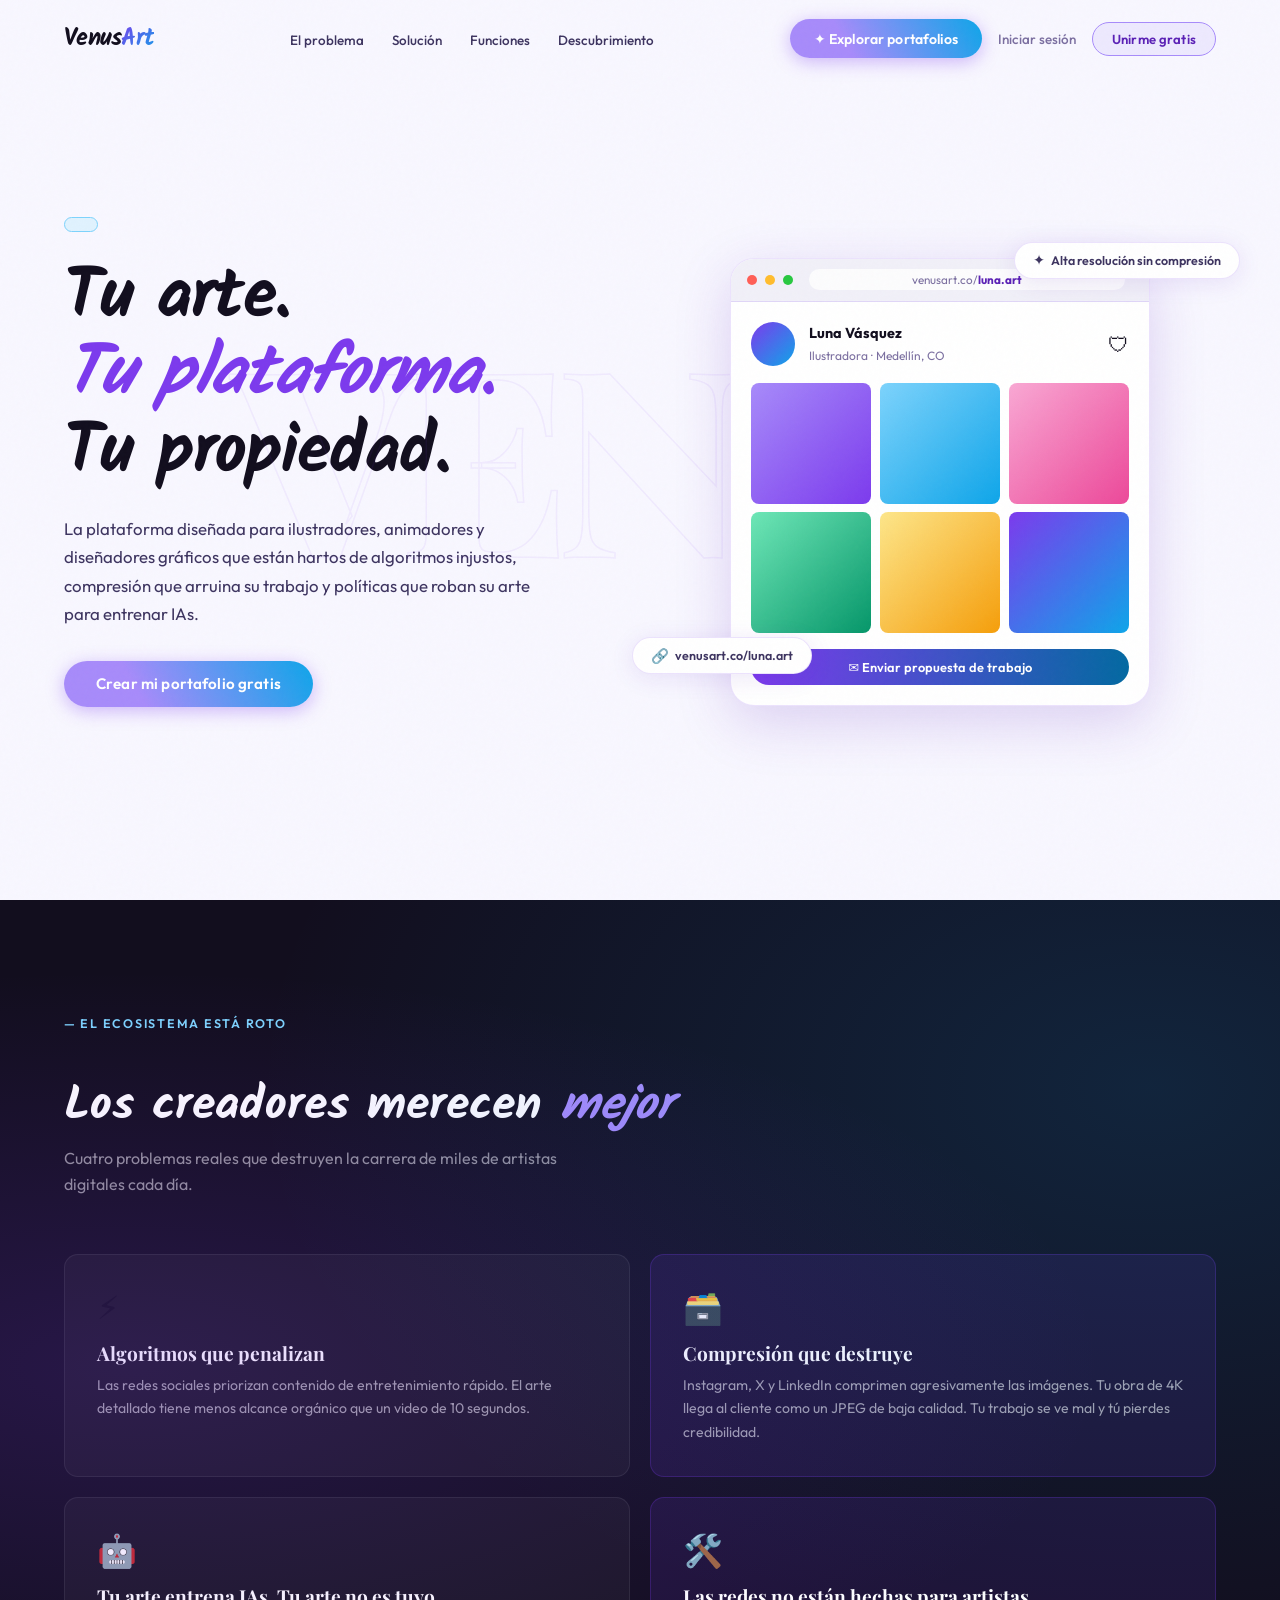
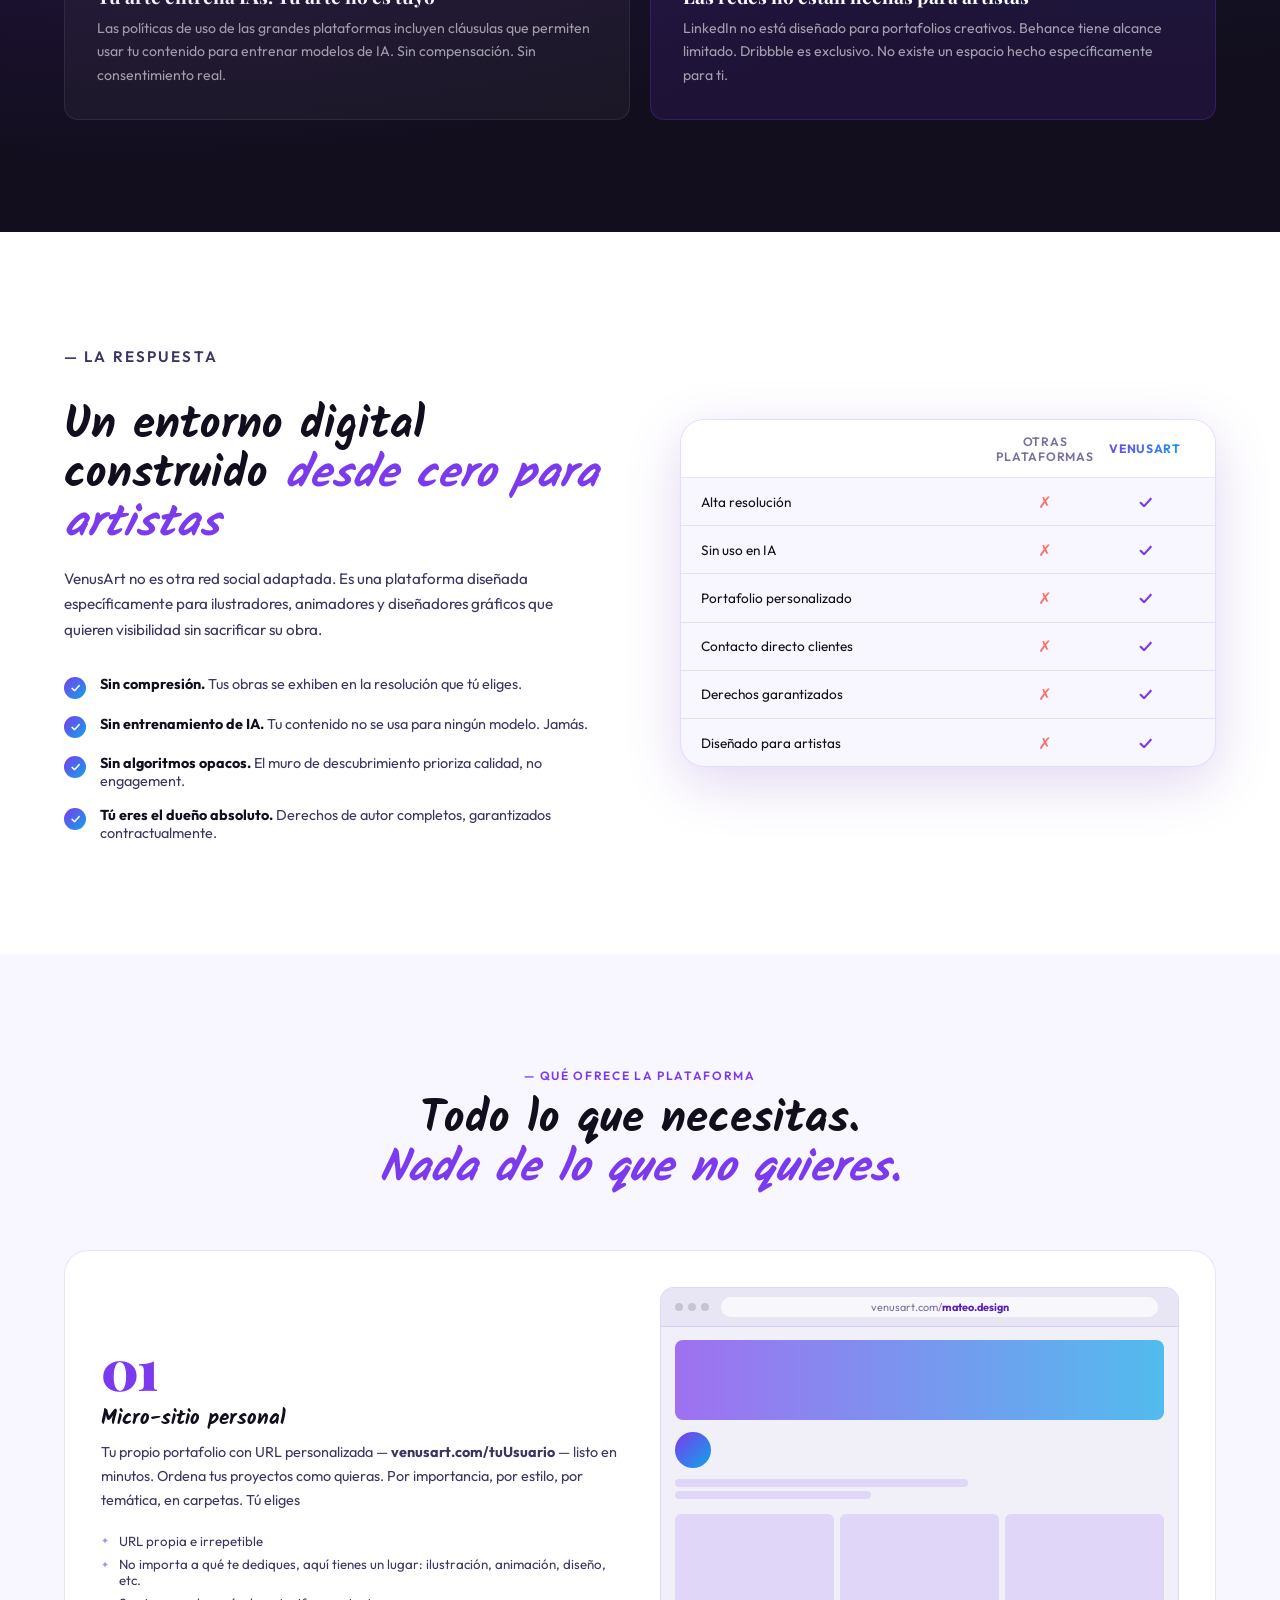
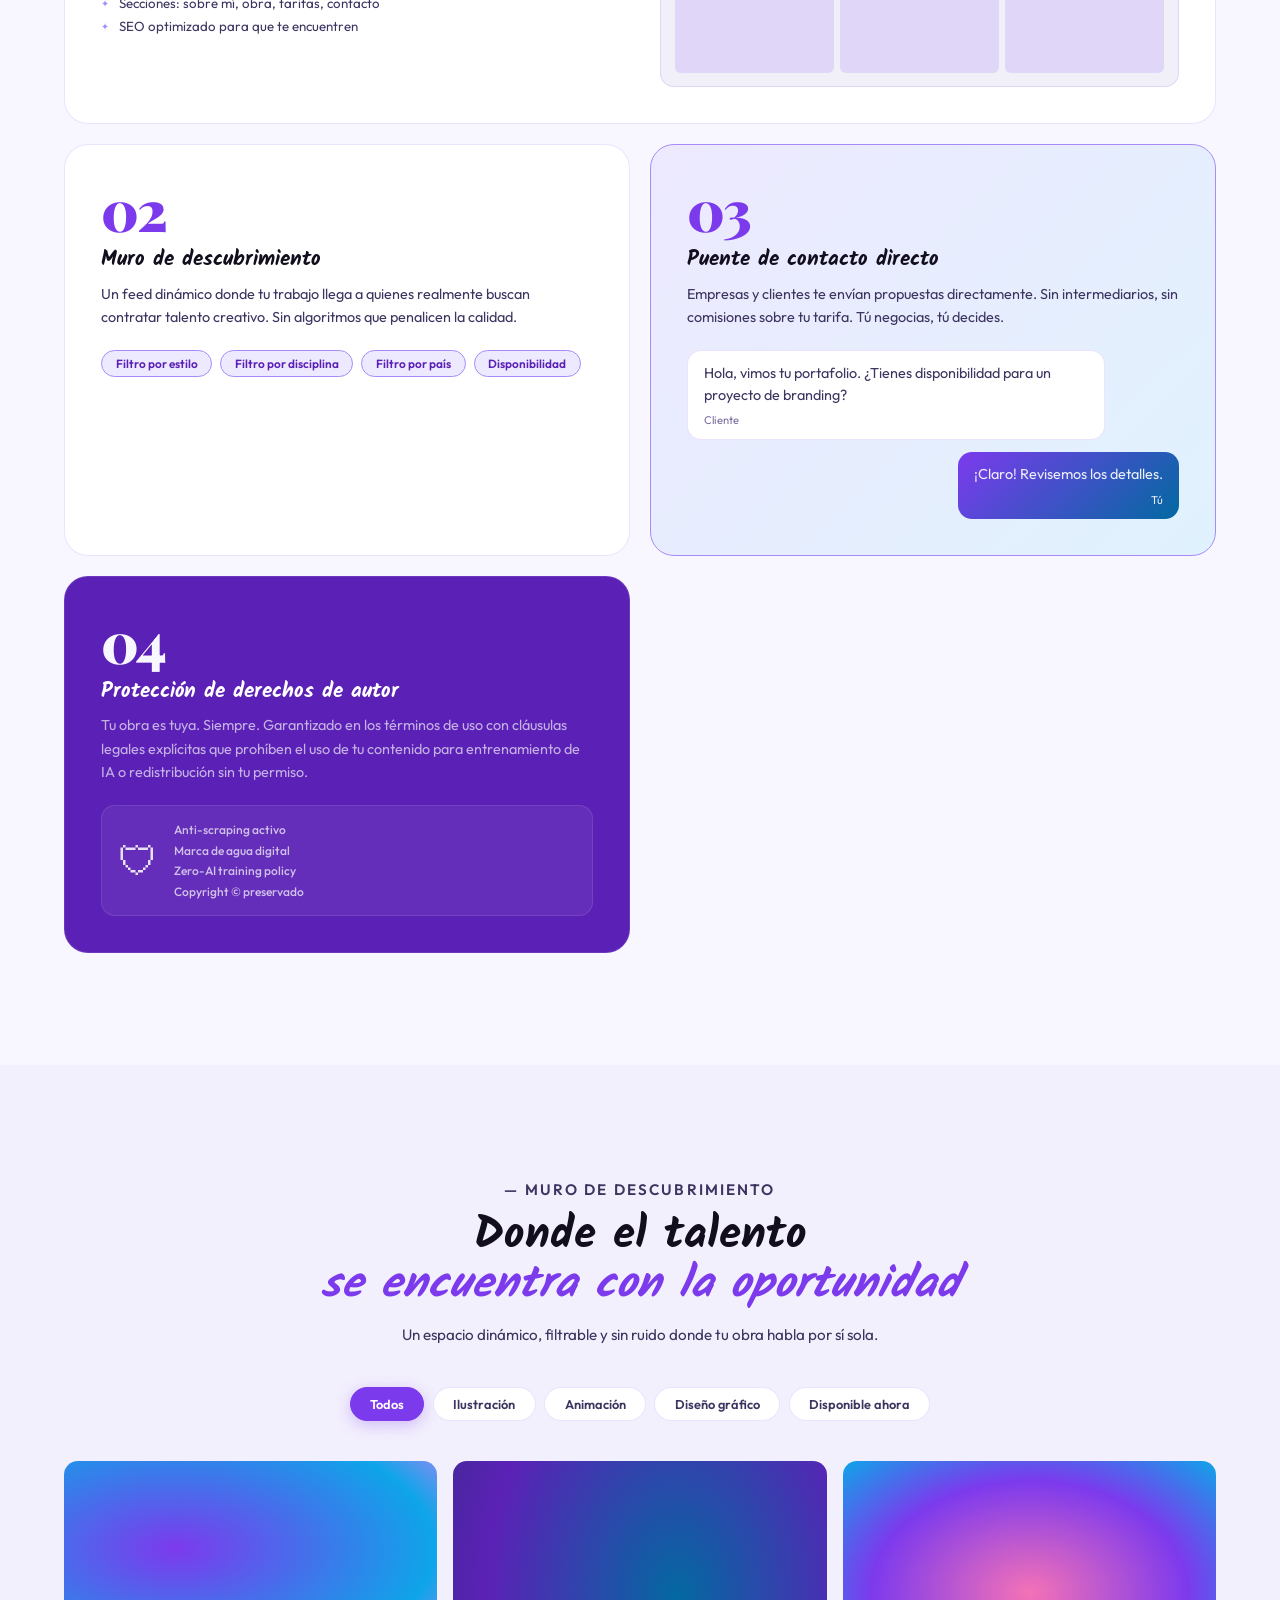
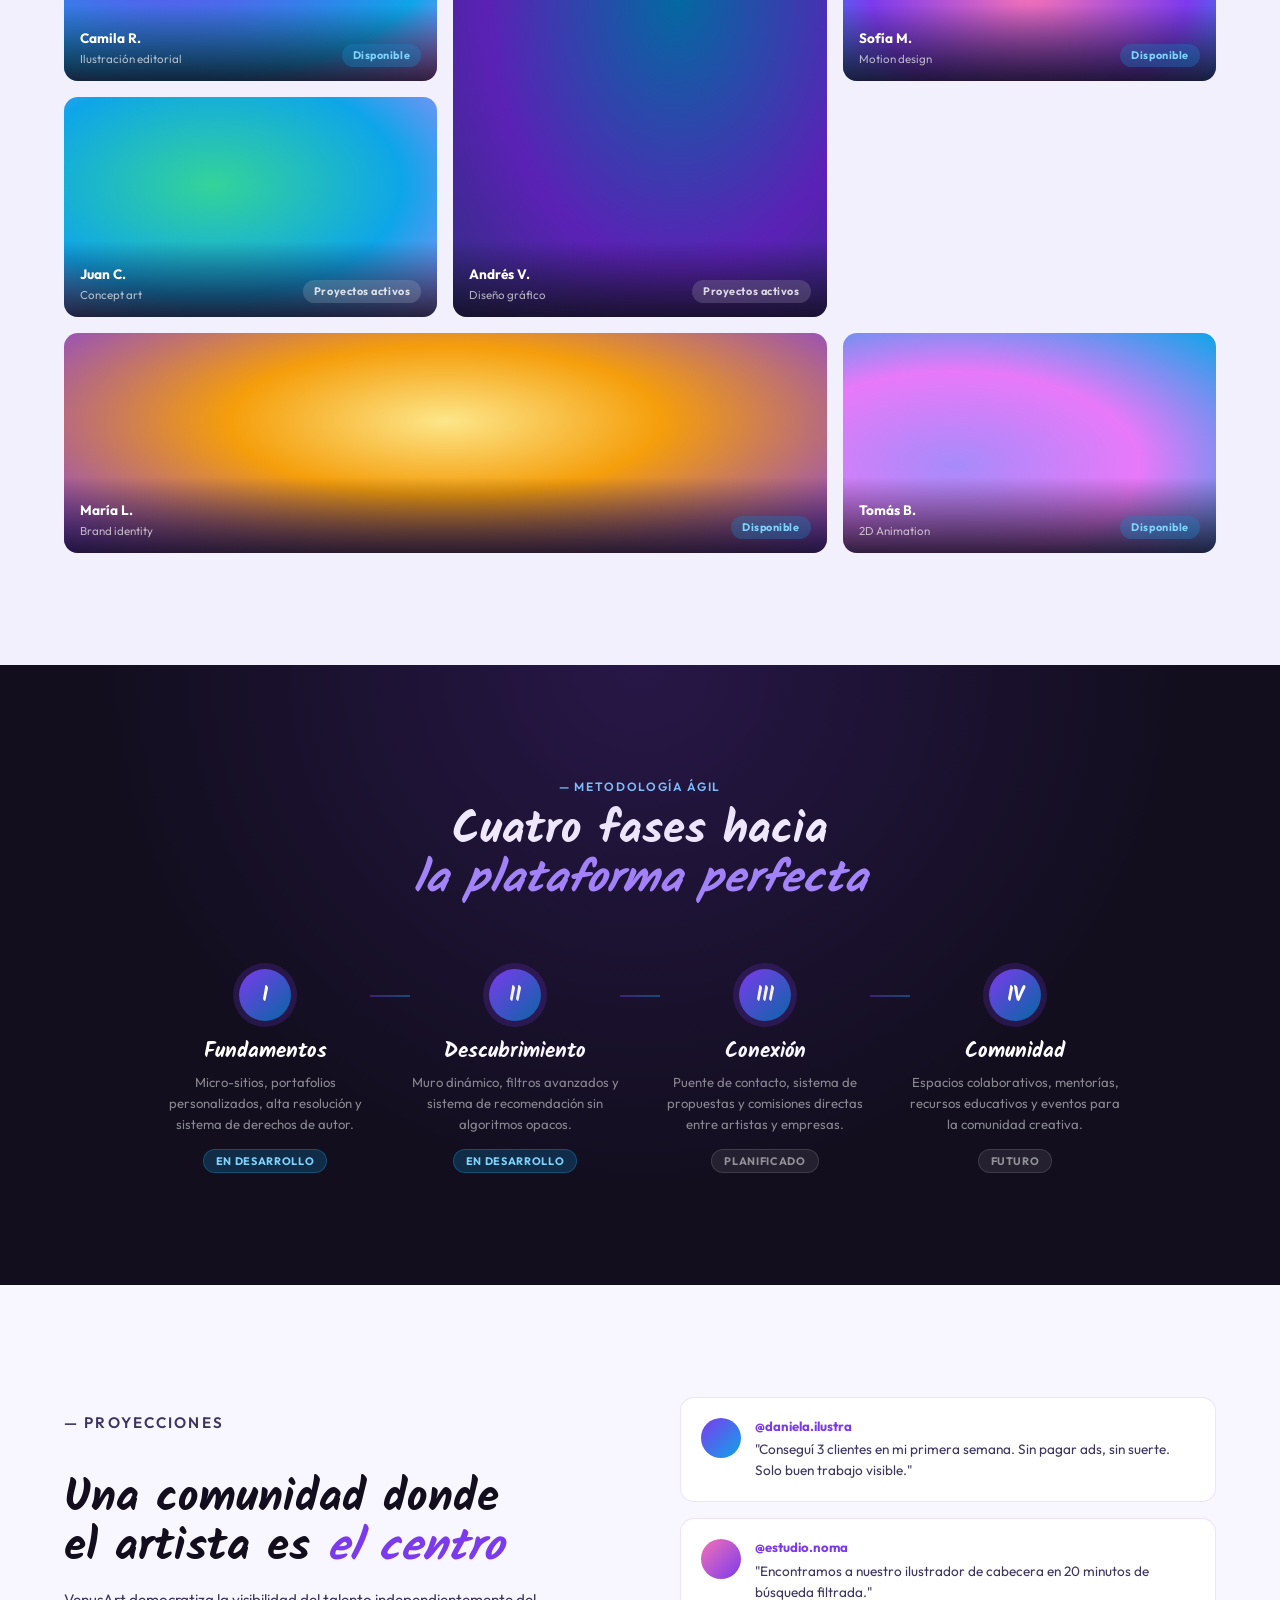
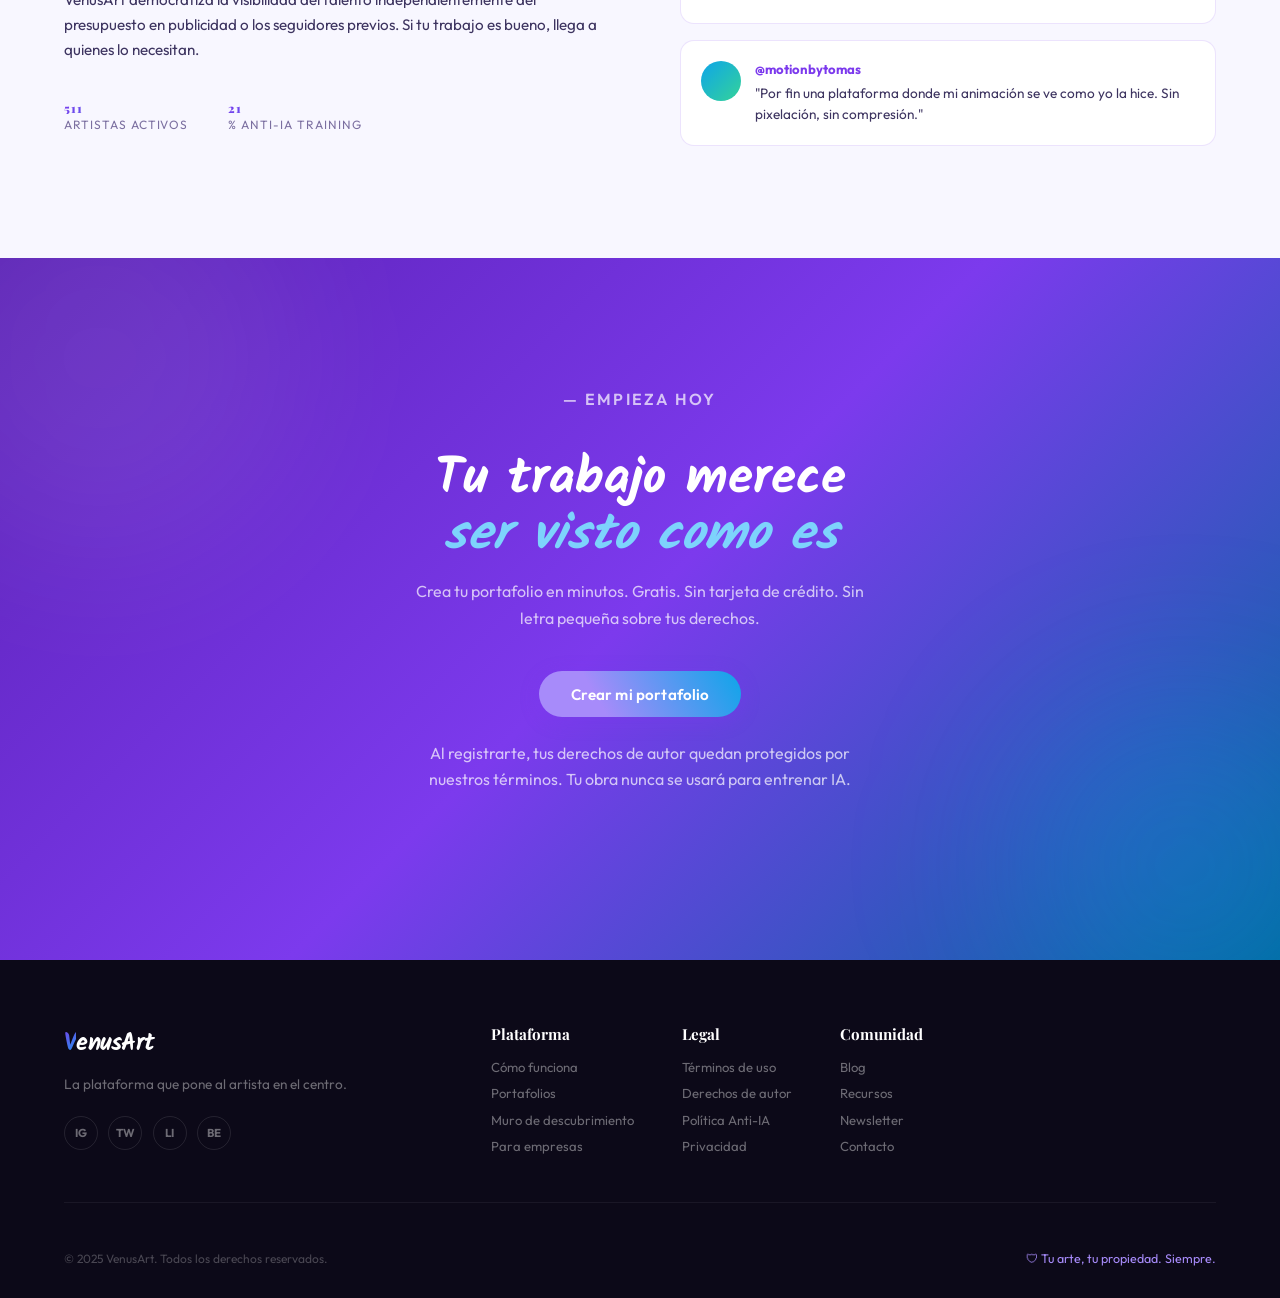
==== explore.html @ 11871339 "Primer commit" ====
<!DOCTYPE html>
<html lang="es">

<head>
    <meta charset="UTF-8" />
    <meta name="viewport" content="width=device-width, initial-scale=1.0" />
    <title>VenusArt — Tu arte. Tu plataforma. Tu propiedad.</title>
    <link rel="stylesheet" href="explore.css" />
    <link rel="preconnect" href="https://fonts.googleapis.com" />
    <link rel="preconnect" href="https://fonts.gstatic.com" crossorigin />
    <link
        href="https://fonts.googleapis.com/css2?family=Playfair+Display:ital,wght@0,400;0,700;0,900;1,400;1,700&family=Outfit:wght@300;400;500;600&display=swap"
        rel="stylesheet" />
    <link
        href="https://fonts.googleapis.com/css2?family=Caveat:wght@400..700&family=Kalam:wght@300;400;700&family=Outfit:wght@300;400;600;800&display=swap"
        rel="stylesheet">
</head>

<body>


    <!-- NOISE OVERLAY -->
    <div class="noise" aria-hidden="true"></div>

    <!-- ══════════ NAV ══════════ -->
    <nav class="nav" id="nav">
        <a href="#" class="nav__logo">
            Venus<span class="logo-v">Art</span>
        </a>

        <ul class="nav__links">
            <li><a href="#problema">El problema</a></li>
            <li><a href="#solucion">Solución</a></li>
            <li><a href="#funciones">Funciones</a></li>
            <li><a href="#muro">Descubrimiento</a></li>
        </ul>

        <div class="nav__actions">
            <a href="index.html" class="btn btn--primary btn--explore-nav">✦ Explorar portafolios</a>
            <a href="#" class="nav__login">Iniciar sesión</a>
            <a href="#" class="btn btn--nav">Unirme gratis</a>
        </div>

        <button class="nav__burger" id="burger" aria-label="Menú">
            <span></span><span></span>
        </button>
    </nav>

    <!-- MOBILE MENU -->
    <div class="mobile-menu" id="mobileMenu">
        <button class="mobile-menu__close" id="menuClose">✕</button>
        <nav>
            <a href="#problema" class="m-link">El problema</a>
            <a href="#solucion" class="m-link">Solución</a>
            <a href="#funciones" class="m-link">Funciones</a>
            <a href="#muro" class="m-link">Descubrimiento</a>
            <a href="#comunidad" class="m-link">Comunidad</a>
        </nav>
        <a href="#" class="btn btn--primary" style="margin-top:2rem">Unirme gratis</a>
        <a href="index.html" class="btn btn--primary btn--explore-nav" style="margin-top:2rem">✦ Explorar portafolios</a>
    </div>

    <!-- ══════════ HERO ══════════ -->
    <section class="hero" id="hero">
        <div class="hero__bg-text" aria-hidden="true">VENUS</div>

        <div class="hero__left">
            <div class="hero__badge reveal">        
            </div>

            <h1 class="hero__title reveal">
                Tu arte.<br />
                <em>Tu plataforma.</em><br />
                Tu propiedad.
            </h1>

            <p class="hero__desc reveal">
                La plataforma diseñada para ilustradores, animadores y diseñadores gráficos que están hartos de
                algoritmos injustos, compresión que arruina su trabajo y políticas que roban su arte para entrenar IAs.
            </p>

            <div class="hero__ctas reveal">
                <a href="#" class="btn btn--primary btn--lg">Crear mi portafolio gratis</a>
                
            </div>

            <div class="hero__proof reveal">
                
            </div>
        </div>

        <div class="hero__right reveal-scale">
            <!-- Mockup portafolio -->
            <div class="portfolio-mockup">
                <div class="pm__bar">
                    <span class="pm__dot pm__dot--r"></span>
                    <span class="pm__dot pm__dot--y"></span>
                    <span class="pm__dot pm__dot--g"></span>
                    <div class="pm__url">venusart.co/<strong>luna.art</strong></div>
                </div>
                <div class="pm__body">
                    <div class="pm__profile">
                        <div class="pm__avatar"></div>
                        <div class="pm__info">
                            <strong>Luna Vásquez</strong>
                            <span>Ilustradora · Medellín, CO</span>
                        </div>
                        <div class="pm__shield" title="Derechos protegidos">🛡</div>
                    </div>
                    <div class="pm__grid">
                        <div class="pm__work pm__work--1"></div>
                        <div class="pm__work pm__work--2"></div>
                        <div class="pm__work pm__work--3"></div>
                        <div class="pm__work pm__work--4"></div>
                        <div class="pm__work pm__work--5"></div>
                        <div class="pm__work pm__work--6"></div>
                    </div>
                    <a href="#" class="pm__contact">✉ Enviar propuesta de trabajo</a>
                </div>
            </div>

            <!-- Tag flotante -->
            <div class="float-tag float-tag--hd">
                <span class="ft-icon">✦</span> Alta resolución sin compresión
            </div>
            <div class="float-tag float-tag--link">
                <span class="ft-icon">🔗</span> venusart.co/luna.art
            </div>
        </div>
    </section>

    <!-- ══════════ PROBLEMA ══════════ -->
    <section class="problem" id="problema">
        <div class="problem__label">
            <span>— El ecosistema está roto</span>
        </div>

        <div class="problem__header">
            <h2 class="reveal">Los creadores merecen <em>mejor</em></h2>
            <p class="reveal">Cuatro problemas reales que destruyen la carrera de miles de artistas digitales cada día.
            </p>
        </div>

        <div class="problem__grid">
            <div class="pcard reveal">
                <div class="pcard__icon">⚡</div>
                <h3>Algoritmos que penalizan</h3>
                <p>Las redes sociales priorizan contenido de entretenimiento rápido. El arte detallado tiene menos
                    alcance orgánico que un video de 10 segundos.</p>
            </div>
            <div class="pcard pcard--accent reveal">
                <div class="pcard__icon">🗃️</div>
                <h3>Compresión que destruye</h3>
                <p>Instagram, X y LinkedIn comprimen agresivamente las imágenes. Tu obra de 4K llega al cliente como un
                    JPEG de baja calidad. Tu trabajo se ve mal y tú pierdes credibilidad.</p>
            </div>
            <div class="pcard reveal">
                <div class="pcard__icon">🤖</div>
                <h3>Tu arte entrena IAs. Tu arte no es tuyo</h3>
                <p>Las políticas de uso de las grandes plataformas incluyen cláusulas que permiten usar tu contenido
                    para entrenar modelos de IA. Sin compensación. Sin consentimiento real.</p>
            </div>
            <div class="pcard pcard--accent reveal">
                <div class="pcard__icon">🛠️</div>
                <h3>Las redes no están hechas para artistas
                </h3>
                <p>LinkedIn no está diseñado para portafolios creativos. Behance tiene alcance limitado. Dribbble es
                    exclusivo. No existe un espacio hecho específicamente para ti.</p>
            </div>
        </div>
    </section>

    <!-- ══════════ SOLUCIÓN ══════════ -->
    <section class="solution" id="solucion">
        <div class="solution__inner">
            <div class="solution__text">
                <p class="section-tag reveal">— La respuesta</p>
                <h2 class="reveal">Un entorno digital construido <em>desde cero para artistas</em></h2>
                <p class="reveal">VenusArt no es otra red social adaptada. Es una plataforma diseñada específicamente
                    para ilustradores, animadores y diseñadores gráficos que quieren visibilidad sin sacrificar su obra.
                </p>

                <ul class="solution__list reveal">
                    <li>
                        <span class="sl-check">✓</span>
                        <div>
                            <strong>Sin compresión.</strong> Tus obras se exhiben en la resolución que tú eliges.
                        </div>
                    </li>
                    <li>
                        <span class="sl-check">✓</span>
                        <div>
                            <strong>Sin entrenamiento de IA.</strong> Tu contenido no se usa para ningún modelo. Jamás.
                        </div>
                    </li>
                    <li>
                        <span class="sl-check">✓</span>
                        <div>
                            <strong>Sin algoritmos opacos.</strong> El muro de descubrimiento prioriza calidad, no
                            engagement.
                        </div>
                    </li>
                    <li>
                        <span class="sl-check">✓</span>
                        <div>
                            <strong>Tú eres el dueño absoluto.</strong> Derechos de autor completos, garantizados
                            contractualmente.
                        </div>
                    </li>
                </ul>
            </div>

            <div class="solution__visual reveal-scale">
                <div class="vs-card">
                    <div class="vs-row vs-row--head">
                        <span></span>
                        <span class="vs-col vs-col--bad">Otras plataformas</span>
                        <span class="vs-col vs-col--good">VenusArt</span>
                    </div>
                    <div class="vs-row">
                        <span>Alta resolución</span>
                        <span class="vs-col"><i class="x">✗</i></span>
                        <span class="vs-col"><i class="chk">✓</i></span>
                    </div>
                    <div class="vs-row">
                        <span>Sin uso en IA</span>
                        <span class="vs-col"><i class="x">✗</i></span>
                        <span class="vs-col"><i class="chk">✓</i></span>
                    </div>
                    <div class="vs-row">
                        <span>Portafolio personalizado</span>
                        <span class="vs-col"><i class="x">✗</i></span>
                        <span class="vs-col"><i class="chk">✓</i></span>
                    </div>
                    <div class="vs-row">
                        <span>Contacto directo clientes</span>
                        <span class="vs-col"><i class="x">✗</i></span>
                        <span class="vs-col"><i class="chk">✓</i></span>
                    </div>
                    <div class="vs-row">
                        <span>Derechos garantizados</span>
                        <span class="vs-col"><i class="x">✗</i></span>
                        <span class="vs-col"><i class="chk">✓</i></span>
                    </div>
                    <div class="vs-row">
                        <span>Diseñado para artistas</span>
                        <span class="vs-col"><i class="x">✗</i></span>
                        <span class="vs-col"><i class="chk">✓</i></span>
                    </div>
                </div>
            </div>
        </div>
    </section>

    <!-- ══════════ FUNCIONES ══════════ -->
    <section class="features" id="funciones">
        <div class="features__header">
            <p class="section-tag reveal">— Qué ofrece la plataforma</p>
            <h2 class="reveal">Todo lo que necesitas.<br /><em>Nada de lo que no quieres.</em></h2>
        </div>

        <div class="features__grid">

            <!-- F1: Micrositio -->
            <div class="fcard fcard--full reveal">
                <div class="fcard__content">
                    <div class="fcard__num">01</div>
                    <h3>Micro-sitio personal</h3>
                    <p>Tu propio portafolio con URL personalizada — <strong>venusart.com/tuUsuario</strong> — listo en
                        minutos. Ordena tus proyectos como quieras. Por importancia, por estilo, por temática, en carpetas. Tú eliges</p>
                    <ul>
                        <li>URL propia e irrepetible</li>
                        <li>No importa a qué te dediques, aquí tienes un lugar: ilustración, animación, diseño, etc.</li>
                        <li>Secciones: sobre mí, obra, tarifas, contacto</li>
                        <li>SEO optimizado para que te encuentren</li>
                    </ul>
                </div>
                <div class="fcard__visual fcard__visual--site">
                    <div class="mini-browser">
                        <div class="mb__bar">
                            <div class="mb__dots"><span></span><span></span><span></span></div>
                            <div class="mb__addr">venusart.com/<strong>mateo.design</strong></div>
                        </div>
                        <div class="mb__screen">
                            <div class="mb__hero-strip"></div>
                            <div class="mb__content">
                                <div class="mb__avatar"></div>
                                <div class="mb__lines">
                                    <span style="width:60%"></span>
                                    <span style="width:40%"></span>
                                </div>
                                <div class="mb__works">
                                    <div></div>
                                    <div></div>
                                    <div></div>
                                </div>
                            </div>
                        </div>
                    </div>
                </div>
            </div>

            <!-- F2: Muro -->
            <div class="fcard reveal">
                <div class="fcard__num">02</div>
                <h3>Muro de descubrimiento</h3>
                <p>Un feed dinámico donde tu trabajo llega a quienes realmente buscan contratar talento creativo. Sin
                    algoritmos que penalicen la calidad.</p>
                <div class="fcard__pill-list">
                    <span>Filtro por estilo</span>
                    <span>Filtro por disciplina</span>
                    <span>Filtro por país</span>
                    <span>Disponibilidad</span>
                </div>
            </div>

            <!-- F3: Contacto -->
            <div class="fcard fcard--purple reveal">
                <div class="fcard__num">03</div>
                <h3>Puente de contacto directo</h3>
                <p>Empresas y clientes te envían propuestas directamente. Sin intermediarios, sin comisiones sobre tu
                    tarifa. Tú negocias, tú decides.</p>
                <div class="contact-demo">
                    <div class="cd__msg cd__msg--in">
                        <p>Hola, vimos tu portafolio. ¿Tienes disponibilidad para un proyecto de branding?</p>
                        <span>Cliente</span>
                    </div>
                    <div class="cd__msg cd__msg--out">
                        <p>¡Claro! Revisemos los detalles.</p>
                        <span>Tú</span>
                    </div>
                </div>
            </div>

            <!-- F4: Derechos -->
            <div class="fcard fcard--dark reveal">
                <div class="fcard__num">04</div>
                <h3 class="fcard__title">Protección de derechos de autor</h3>
                <p>Tu obra es tuya. Siempre. Garantizado en los términos de uso con cláusulas legales explícitas que
                    prohíben el uso de tu contenido para entrenamiento de IA o redistribución sin tu permiso.</p>
                <div class="shield-visual">
                    <div class="shield-icon">🛡</div>
                    <div class="shield-lines">
                        <span>Anti-scraping activo</span>
                        <span>Marca de agua digital</span>
                        <span>Zero-AI training policy</span>
                        <span>Copyright © preservado</span>
                    </div>
                </div>
            </div>

        </div>
    </section>

    <!-- ══════════ MURO DESCUBRIMIENTO ══════════ -->
    <section class="discovery" id="muro">
        <div class="discovery__header">
            <p class="section-tag reveal">— Muro de descubrimiento</p>
            <h2 class="reveal">Donde el talento<br /><em>se encuentra con la oportunidad</em></h2>
            <p class="reveal">Un espacio dinámico, filtrable y sin ruido donde tu obra habla por sí sola.</p>
        </div>

        <div class="discovery__filters reveal">
            <button class="df-btn active" data-df="all">Todos</button>
            <button class="df-btn" data-df="ilustracion">Ilustración</button>
            <button class="df-btn" data-df="animacion">Animación</button>
            <button class="df-btn" data-df="diseno">Diseño gráfico</button>
            <button class="df-btn" data-df="disponible">Disponible ahora</button>
        </div>

        <div class="discovery__wall" id="discoveryWall">
            <div class="dw-card" data-df="ilustracion">
                <div class="dw-card__img dw-img--1"></div>
                <div class="dw-card__footer">
                    <div class="dw-card__info">
                        <strong>Camila R.</strong>
                        <span>Ilustración editorial</span>
                    </div>
                    <span class="dw-badge dw-badge--open">Disponible</span>
                </div>
            </div>
            <div class="dw-card dw-card--tall" data-df="diseno">
                <div class="dw-card__img dw-img--2"></div>
                <div class="dw-card__footer">
                    <div class="dw-card__info">
                        <strong>Andrés V.</strong>
                        <span>Diseño gráfico</span>
                    </div>
                    <span class="dw-badge">Proyectos activos</span>
                </div>
            </div>
            <div class="dw-card" data-df="animacion">
                <div class="dw-card__img dw-img--3"></div>
                <div class="dw-card__footer">
                    <div class="dw-card__info">
                        <strong>Sofía M.</strong>
                        <span>Motion design</span>
                    </div>
                    <span class="dw-badge dw-badge--open">Disponible</span>
                </div>
            </div>
            <div class="dw-card" data-df="ilustracion">
                <div class="dw-card__img dw-img--4"></div>
                <div class="dw-card__footer">
                    <div class="dw-card__info">
                        <strong>Juan C.</strong>
                        <span>Concept art</span>
                    </div>
                    <span class="dw-badge">Proyectos activos</span>
                </div>
            </div>
            <div class="dw-card dw-card--wide" data-df="diseno">
                <div class="dw-card__img dw-img--5"></div>
                <div class="dw-card__footer">
                    <div class="dw-card__info">
                        <strong>María L.</strong>
                        <span>Brand identity</span>
                    </div>
                    <span class="dw-badge dw-badge--open">Disponible</span>
                </div>
            </div>
            <div class="dw-card" data-df="animacion">
                <div class="dw-card__img dw-img--6"></div>
                <div class="dw-card__footer">
                    <div class="dw-card__info">
                        <strong>Tomás B.</strong>
                        <span>2D Animation</span>
                    </div>
                    <span class="dw-badge dw-badge--open">Disponible</span>
                </div>
            </div>
        </div>
    </section>

    <!-- ══════════ ROADMAP ══════════ -->
    <section class="roadmap" id="fases">
        <div class="roadmap__header">
            <p class="section-tag reveal">— Metodología ágil</p>
            <h2 class="reveal">Cuatro fases hacia<br /><em>la plataforma perfecta</em></h2>
        </div>
        <div class="roadmap__track">
            <div class="rm-phase reveal">
                <div class="rm-phase__num">I</div>
                <div class="rm-phase__body">
                    <h4>Fundamentos</h4>
                    <p>Micro-sitios, portafolios personalizados, alta resolución y sistema de derechos de autor.</p>
                    <span class="rm-tag rm-tag--done">En desarrollo</span>
                </div>
            </div>
            <div class="rm-connector" aria-hidden="true"></div>
            <div class="rm-phase reveal">
                <div class="rm-phase__num">II</div>
                <div class="rm-phase__body">
                    <h4>Descubrimiento</h4>
                    <p>Muro dinámico, filtros avanzados y sistema de recomendación sin algoritmos opacos.</p>
                    <span class="rm-tag rm-tag--done">En desarrollo</span>
                </div>
            </div>
            <div class="rm-connector" aria-hidden="true"></div>
            <div class="rm-phase reveal">
                <div class="rm-phase__num">III</div>
                <div class="rm-phase__body">
                    <h4>Conexión</h4>
                    <p>Puente de contacto, sistema de propuestas y comisiones directas entre artistas y empresas.</p>
                    <span class="rm-tag">Planificado</span>
                </div>
            </div>
            <div class="rm-connector" aria-hidden="true"></div>
            <div class="rm-phase reveal">
                <div class="rm-phase__num">IV</div>
                <div class="rm-phase__body">
                    <h4>Comunidad</h4>
                    <p>Espacios colaborativos, mentorías, recursos educativos y eventos para la comunidad creativa.</p>
                    <span class="rm-tag">Futuro</span>
                </div>
            </div>
        </div>
    </section>

    <!-- ══════════ COMUNIDAD ══════════ -->
    <section class="community" id="comunidad">
        <div class="community__inner">
            <div class="community__text">
                <p class="section-tag reveal">— Proyecciones</p>
                <h2 class="reveal">Una comunidad donde<br />el artista es <em>el centro</em></h2>
                <p class="reveal">VenusArt democratiza la visibilidad del talento independientemente del presupuesto en
                    publicidad o los seguidores previos. Si tu trabajo es bueno, llega a quienes lo necesitan.</p>
                <div class="community__stats reveal">
                    <div class="cstat">
                        <span class="cstat__n" data-target="2400">0</span>
                        <span>Artistas activos</span>
                    </div>
                    <div class="cstat">
                        <span class="cstat__n" data-target="100">0</span>
                        <span>% Anti-IA training</span>
                    </div>
                </div>
            </div>
            <div class="community__wall reveal-scale">
                <div class="cw-item cw-item--1">
                    <div class="cw-avatar"></div>
                    <div class="cw-text">
                        <strong>@daniela.ilustra</strong>
                        <p>"Conseguí 3 clientes en mi primera semana. Sin pagar ads, sin suerte. Solo buen trabajo
                            visible."</p>
                    </div>
                </div>
                <div class="cw-item cw-item--2">
                    <div class="cw-avatar"></div>
                    <div class="cw-text">
                        <strong>@estudio.noma</strong>
                        <p>"Encontramos a nuestro ilustrador de cabecera en 20 minutos de búsqueda filtrada."</p>
                    </div>
                </div>
                <div class="cw-item cw-item--3">
                    <div class="cw-avatar"></div>
                    <div class="cw-text">
                        <strong>@motionbytomas</strong>
                        <p>"Por fin una plataforma donde mi animación se ve como yo la hice. Sin pixelación, sin
                            compresión."</p>
                    </div>
                </div>
            </div>
        </div>
    </section>

    <!-- ══════════ CTA FINAL ══════════ -->
    <section class="cta-final">
        <div class="cta-final__bg" aria-hidden="true">
            <div class="ctabg-blob ctabg-blob--1"></div>
            <div class="ctabg-blob ctabg-blob--2"></div>
        </div>
        <div class="cta-final__content reveal">
            <p class="section-tag">— Empieza hoy</p>
            <h2>Tu trabajo merece<br /><em>ser visto como es</em></h2>
            <p>Crea tu portafolio en minutos. Gratis. Sin tarjeta de crédito. Sin letra pequeña sobre tus derechos.</p>
            <div class="cta-final__actions">
                <a href="#" class="btn btn--primary btn--lg">Crear mi portafolio</a>
            </div>
            <p class="cta-final__legal">Al registrarte, tus derechos de autor quedan protegidos por nuestros términos.
                Tu obra nunca se usará para entrenar IA.</p>
        </div>
    </section>

    <!-- ══════════ FOOTER ══════════ -->
    <footer class="footer">
        <div class="footer__top">
            <div class="footer__brand">
                <a href="#" class="nav__logo"><span class="logo-v">V</span>enusArt</a>
                <p>La plataforma que pone al artista en el centro.</p>
                <div class="footer__social">
                    <a href="#" aria-label="Instagram">IG</a>
                    <a href="#" aria-label="Twitter">TW</a>
                    <a href="#" aria-label="LinkedIn">LI</a>
                    <a href="#" aria-label="Behance">BE</a>
                </div>
            </div>
            <div class="footer__cols">
                <div>
                    <h5>Plataforma</h5>
                    <a href="#">Cómo funciona</a>
                    <a href="#">Portafolios</a>
                    <a href="#">Muro de descubrimiento</a>
                    <a href="#">Para empresas</a>
                </div>
                <div>
                    <h5>Legal</h5>
                    <a href="#">Términos de uso</a>
                    <a href="#">Derechos de autor</a>
                    <a href="#">Política Anti-IA</a>
                    <a href="#">Privacidad</a>
                </div>
                <div>
                    <h5>Comunidad</h5>
                    <a href="#">Blog</a>
                    <a href="#">Recursos</a>
                    <a href="#">Newsletter</a>
                    <a href="#">Contacto</a>
                </div>
            </div>
        </div>
        <div class="footer__bottom">
            <span>© 2025 VenusArt. Todos los derechos reservados.</span>
            <span class="footer__shield">🛡 Tu arte, tu propiedad. Siempre.</span>
        </div>
    </footer>

    <script src="explore.js"></script>
</body>

</html>
---- explore.css ----
:root {
  /* Colores principales */
  --p:        #7C3AED;   /* purple principal */
  --p-l:      #A78BFA;   /* purple light */
  --p-ll:     #EDE9FE;   /* purple muy claro */
  --p-d:      #5B21B6;   /* purple dark */

  --s:        #0EA5E9;   /* sky principal */
  --s-l:      #7DD3FC;   /* sky light */
  --s-ll:     #E0F2FE;   /* sky muy claro */
  --s-d:      #0369A1;   /* sky dark */

  /* Neutros */
  --bg:       #F8F7FF;
  --surface:  #FFFFFF;
  --surface2: #F3F0FD;
  --ink:      #120E1E;
  --ink2:     #3D3460;
  --ink3:     #7B6FA0;
  --border:   rgba(124,58,237,.14);

  /* Sombras */
  --sh:       0 4px 24px rgba(92,33,182,.10);
  --sh-lg:    0 16px 56px rgba(92,33,182,.18);

  /* Tipografía */
  --display: 'Playfair Display', Georgia, serif;
  --body:    'Outfit', system-ui, sans-serif;
  --font-kalam: 'Kalam', sans-serif;

  /* Misc */
  --ease: cubic-bezier(0.22, 1, 0.36, 1);
  --r:    14px;
  --r-lg: 24px;
}

/* ── RESET ── */
*, *::before, *::after { box-sizing: border-box; margin: 0; padding: 0; }
html { scroll-behavior: smooth; }
body {
  font-family: var(--body);
  background: var(--bg);
  color: var(--ink);
  overflow-x: hidden;
  
}
a    { text-decoration: none; color: inherit; }
button { border: none; background: none; font-family: var(--body); }
ul { list-style: none; }

/* ── NOISE ── */
.noise {
  position: fixed; inset: 0; z-index: 9999;
  pointer-events: none;
  background-image: url("data:image/svg+xml,%3Csvg viewBox='0 0 256 256' xmlns='http://www.w3.org/2000/svg'%3E%3Cfilter id='n'%3E%3CfeTurbulence type='fractalNoise' baseFrequency='0.9' numOctaves='4' stitchTiles='stitch'/%3E%3C/filter%3E%3Crect width='100%25' height='100%25' filter='url(%23n)' opacity='1'/%3E%3C/svg%3E");
  opacity: 0.022;
}



/* ── TYPOGRAPHY ── */
h1, h2, h3, h4 {
  font-family: var(--display);
  font-weight: 700;
  line-height: 1.1;
  font-family: var(--font-kalam);
}
em { font-style: italic; color: var(--p); }
p  { line-height: 1.65; }

.section-tag {
  font-size: .75rem;
  font-weight: 600;
  letter-spacing: .14em;
  text-transform: uppercase;
  color: var(--p);
  display: block;
  margin-bottom: .6rem;
}

/* ── BUTTONS ── */
.btn {
  display: inline-flex;
  align-items: center;
  gap: .4rem;
  padding: .65rem 1.5rem;
  border-radius: 100px;
  font-size: .88rem;
  font-weight: 600;
  letter-spacing: .01em;
  transition: all .3s var(--ease);
  white-space: nowrap;
}
.btn--lg { padding: .85rem 2rem; font-size: .95rem; }

.btn--primary {
  background: linear-gradient(60deg, var(--p-l)30%, var(--s));
  color: #fff;
  box-shadow: 0 4px 18px rgba(124,58,237,.35);
}
.btn--primary:hover {
  background: var(--p-d);
  transform: translateY(-2px);
  box-shadow: 0 8px 28px rgba(124,58,237,.45);
}

.btn--outline {
  color: var(--ink2);
  border: 1.5px solid var(--border);
}
.btn--outline:hover {
  border-color: var(--p-l);
  color: var(--p);
  background: var(--p-ll);
}

.btn--nav {
  background: var(--p-ll);
  color: var(--p-d);
  border: 1.5px solid var(--p-l);
  padding: .5rem 1.2rem;
  font-size: .82rem;
}
.btn--nav:hover {
  background: var(--p);
  color: #fff;
  border-color: var(--p);
}

/* ── NAV ── */
.nav {
  position: fixed; top: 0; left: 0; right: 0;
  z-index: 200;
  display: flex; align-items: center;
  justify-content: space-between;
  padding: 1.2rem 5%;
  transition: all .4s var(--ease);
}
.nav.scrolled {
  background: rgba(248,247,255,.92);
  backdrop-filter: blur(20px);
  box-shadow: 0 1px 0 var(--border), var(--sh);
  padding: .75rem 5%;
}

.nav__logo {
  font-family: var(--font-kalam);
  font-size: 1.5rem;
  font-weight: 900;
  color: var(--ink);
  letter-spacing: -.03em;
}
.logo-v {
  display: inline-block;
  background: linear-gradient(135deg, var(--p), var(--s));
  -webkit-background-clip: text;
  -webkit-text-fill-color: transparent;
  background-clip: text;
}

.nav__links {
  display: flex; gap: 1.75rem;
}
.nav__links a {
  font-size: .84rem; font-weight: 500;
  color: var(--ink2);
  position: relative;
  transition: color .2s;
}
.nav__links a::after {
  content: '';
  position: absolute; bottom: -3px; left: 0;
  width: 0; height: 2px;
  background: linear-gradient(90deg, var(--p), var(--s));
  transition: width .3s var(--ease);
  border-radius: 2px;
}
.nav__links a:hover { color: var(--p); }
.nav__links a:hover::after { width: 100%; }

.nav__actions { display: flex; align-items: center; gap: 1rem; }
.nav__login {
  font-size: .84rem; font-weight: 500;
  color: var(--ink3);
  transition: color .2s;
}
.nav__login:hover { color: var(--p); }

.nav__burger {
  display: none; flex-direction: column;
  gap: 6px; padding: 4px;
}
.nav__burger span {
  display: block; width: 22px; height: 2px;
  background: var(--ink);
  border-radius: 2px;
  transition: all .3s var(--ease);
}

/* ── MOBILE MENU ── */
.mobile-menu {
  position: fixed; inset: 0; z-index: 190;
  background: var(--surface);
  display: flex; flex-direction: column;
  align-items: center; justify-content: center;
  gap: 1.5rem;
  transform: translateX(100%);
  transition: transform .5s var(--ease);
}
.mobile-menu.open { transform: translateX(0); }
.mobile-menu nav { display: flex; flex-direction: column; gap: 1.25rem; text-align: center; }
.mobile-menu a {
  font-family: var(--display);
  font-size: 2rem; font-weight: 700;
  color: var(--ink);
  transition: color .2s;
}
.mobile-menu a:hover { color: var(--p); }
.mobile-menu__close {
  position: absolute; top: 1.5rem; right: 5%;
  font-size: 1.5rem; color: var(--ink3);
  transition: color .2s;
}
.mobile-menu__close:hover { color: var(--p); }

/* ── HERO ── */
.hero {
  min-height: 100vh;
  display: grid;
  grid-template-columns: 1fr 1fr;
  align-items: center;
  gap: 3rem;
  padding: 9rem 5% 5rem;
  position: relative;
  overflow: hidden;
}

.hero__bg-text {
  position: absolute;
  top: 50%; left: 50%;
  transform: translate(-50%, -50%);
  font-family: var(--display);
  font-size: clamp(120px, 22vw, 260px);
  font-weight: 900;
  color: transparent;
  -webkit-text-stroke: 1.5px rgba(124,58,237,.07);
  pointer-events: none;
  user-select: none;
  white-space: nowrap;
  letter-spacing: -.05em;
}

.hero__badge {
  display: inline-flex; align-items: center; gap: .5rem;
  background: var(--s-ll);
  color: var(--s-d);
  border: 1.5px solid var(--s-l);
  font-size: .75rem; font-weight: 600;
  letter-spacing: .04em; text-transform: uppercase;
  padding: .4rem 1rem;
  border-radius: 100px;
  margin-bottom: 1.5rem;
}
.badge-dot {
  width: 7px; height: 7px;
  background: var(--s);
  border-radius: 50%;
  animation: pulse 2s ease-in-out infinite;
}
@keyframes pulse {
  0%,100% { opacity: 1; transform: scale(1); }
  50%      { opacity: .6; transform: scale(1.3); }
}

.hero__title {
  font-size: clamp(2.6rem, 5.5vw, 4.5rem);
  color: var(--ink);
  margin-bottom: 1.4rem;
  letter-spacing: -.03em;
}

.hero__desc {
  font-size: 1.05rem;
  color: var(--ink2);
  margin-bottom: 2rem;
  max-width: 480px;
  line-height: 1.7;
}

.hero__ctas {
  display: flex; flex-wrap: wrap;
  gap: .85rem; margin-bottom: 2.5rem;
}

.hero__proof {
  display: flex; align-items: center; gap: .85rem;
}
.proof__avatars {
  display: flex;
}
.pavatar {
  width: 36px; height: 36px;
  border-radius: 50%;
  border: 2.5px solid var(--surface);
  margin-left: -10px;
}
.pavatar:first-child { margin-left: 0; }
.pavatar--1 { background: linear-gradient(135deg, var(--p), var(--p-l)); }
.pavatar--2 { background: linear-gradient(135deg, var(--s), var(--s-l)); }
.pavatar--3 { background: linear-gradient(135deg, #F472B6, #EC4899); }
.pavatar--4 { background: linear-gradient(135deg, #34D399, #059669); }

.hero__proof p { font-size: .82rem; color: var(--ink3); }
.hero__proof strong { color: var(--ink2); }

/* Mockup portafolio */
.hero__right { position: relative; }

.portfolio-mockup {
  background: var(--surface);
  border-radius: var(--r-lg);
  box-shadow: var(--sh-lg);
  border: 1px solid var(--border);
  overflow: hidden;
  max-width: 420px;
  margin: 0 auto;
  position: relative;
  z-index: 1;
}

.pm__bar {
  background: #F1F0F8;
  padding: .65rem 1rem;
  display: flex; align-items: center; gap: .5rem;
  border-bottom: 1px solid var(--border);
}
.pm__dot {
  width: 10px; height: 10px;
  border-radius: 50%;
}
.pm__dot--r { background: #FF5F57; }
.pm__dot--y { background: #FFBD2E; }
.pm__dot--g { background: #28C840; }
.pm__url {
  flex: 1; text-align: center;
  font-size: .73rem; color: var(--ink3);
  background: rgba(255,255,255,.8);
  border-radius: 100px;
  padding: .2rem .75rem;
  margin: 0 .5rem;
}
.pm__url strong { color: var(--p-d); }

.pm__body { padding: 1.25rem; }

.pm__profile {
  display: flex; align-items: center; gap: .85rem;
  margin-bottom: 1.1rem;
}
.pm__avatar {
  width: 44px; height: 44px; border-radius: 50%;
  background: linear-gradient(135deg, var(--p), var(--s));
  flex-shrink: 0;
}
.pm__info { flex: 1; }
.pm__info strong { display: block; font-size: .9rem; color: var(--ink); margin-bottom: .1rem; }
.pm__info span   { font-size: .75rem; color: var(--ink3); }
.pm__shield { font-size: 1.3rem; cursor: default; }

.pm__grid {
  display: grid;
  grid-template-columns: repeat(3, 1fr);
  gap: .55rem;
  margin-bottom: 1rem;
}
.pm__work {
  aspect-ratio: 1;
  border-radius: 8px;
}
.pm__work--1 { background: linear-gradient(135deg, var(--p-l), var(--p)); }
.pm__work--2 { background: linear-gradient(135deg, var(--s-l), var(--s)); }
.pm__work--3 { background: linear-gradient(135deg, #F9A8D4, #EC4899); }
.pm__work--4 { background: linear-gradient(135deg, #6EE7B7, #059669); }
.pm__work--5 { background: linear-gradient(135deg, #FDE68A, #F59E0B); }
.pm__work--6 { background: linear-gradient(135deg, var(--p), var(--s)); }

.pm__contact {
  display: block; text-align: center;
  background: linear-gradient(90deg, var(--p), var(--s-d));
  color: #fff;
  font-size: .8rem; font-weight: 600;
  padding: .65rem 1rem;
  border-radius: 100px;
  transition: opacity .2s;
}
.pm__contact:hover { opacity: .9; }

/* Tags flotantes */
.float-tag {
  position: absolute;
  background: var(--surface);
  border-radius: 100px;
  padding: .55rem 1.1rem;
  font-size: .78rem; font-weight: 600;
  color: var(--ink2);
  box-shadow: var(--sh);
  border: 1.5px solid var(--border);
  display: flex; align-items: center; gap: .4rem;
  white-space: nowrap;
  z-index: 2;
  animation: floatY 4s ease-in-out infinite;
}
.float-tag--hd {
  top: -1rem; right: -1.5rem;
  animation-delay: 0s;
}
.float-tag--link {
  bottom: 2rem; left: -2rem;
  animation-delay: 2s;
}
.ft-icon { font-size: .9rem; }
@keyframes floatY {
  0%,100% { transform: translateY(0); }
  50%      { transform: translateY(-8px); }
}

/* ── PROBLEM ── */
.problem {
  padding: 7rem 5%;
  background: var(--ink);
  position: relative;
  overflow: hidden;
}
.problem::before {
  content: '';
  position: absolute; inset: 0;
  background:
    radial-gradient(ellipse at 10% 50%, rgba(124,58,237,.2) 0%, transparent 60%),
    radial-gradient(ellipse at 90% 20%, rgba(14,165,233,.15) 0%, transparent 55%);
  pointer-events: none;
}

.problem__label {
  margin-bottom: 3rem;
}
.problem__label span {
  font-size: .78rem; font-weight: 600;
  letter-spacing: .14em; text-transform: uppercase;
  color: var(--s-l);
}

.problem__header {
  margin-bottom: 3.5rem;
}
.problem__header h2 {
  font-size: clamp(2rem, 4vw, 3rem);
  color: #fff; margin-bottom: .75rem;
}
.problem__header p {
  font-size: 1rem; color: rgba(255,255,255,.55);
  max-width: 500px;
}
.problem__header em { color: var(--p-l); }

.problem__grid {
  display: grid;
  grid-template-columns: repeat(2, 1fr);
  gap: 1.25rem;
}

.pcard {
  background: rgba(255,255,255,.04);
  border: 1px solid rgba(255,255,255,.08);
  border-radius: var(--r);
  padding: 2rem;
  transition: all .35s var(--ease);
}
.pcard:hover {
  background: rgba(255,255,255,.07);
  border-color: rgba(124,58,237,.4);
  transform: translateY(-4px);
}
.pcard--accent {
  background: rgba(124,58,237,.12);
  border-color: rgba(124,58,237,.25);
}

.pcard__icon { font-size: 2rem; margin-bottom: 1rem; }
.pcard h3 {
  font-family: var(--display);
  font-size: 1.2rem; font-weight: 700;
  color: #fff; margin-bottom: .65rem;
}
.pcard p { font-size: .88rem; color: rgba(255,255,255,.6); line-height: 1.65; }

/* ── SOLUTION ── */
.solution {
  padding: 7rem 5%;
  background: var(--surface);
}
.solution__inner {
  display: grid;
  grid-template-columns: 1fr 1fr;
  gap: 5rem;
  align-items: center;
}
.solution__text h2 {
  font-size: clamp(1.9rem, 3.5vw, 2.8rem);
  margin-bottom: 1rem;
}
.solution__text > p {
  font-size: .95rem; color: var(--ink2);
  margin-bottom: 2rem;
  line-height: 1.7;
}

.solution__list {
  display: flex; flex-direction: column; gap: 1rem;
}
.solution__list li {
  display: flex; align-items: flex-start; gap: .85rem;
}
.sl-check {
  width: 22px; height: 22px;
  background: linear-gradient(135deg, var(--p), var(--s));
  color: #fff;
  border-radius: 50%;
  display: flex; align-items: center; justify-content: center;
  font-size: .7rem; font-weight: 700;
  flex-shrink: 0; margin-top: .1rem;
}
.solution__list div { font-size: .9rem; color: var(--ink2); }
.solution__list strong { color: var(--ink); }

/* VS Card */
.vs-card {
  background: var(--bg);
  border-radius: var(--r-lg);
  border: 1.5px solid var(--border);
  overflow: hidden;
  box-shadow: var(--sh-lg);
}
.vs-row {
  display: grid;
  grid-template-columns: 1fr 100px 100px;
  align-items: center;
  padding: .85rem 1.25rem;
  border-bottom: 1px solid var(--border);
  font-size: .85rem;
}
.vs-row:last-child { border-bottom: none; }
.vs-row--head {
  background: var(--surface);
  font-weight: 600; font-size: .76rem;
  letter-spacing: .06em; text-transform: uppercase;
  color: var(--ink3);
}
.vs-col { text-align: center; }
.vs-col--bad { color: var(--ink3); }
.vs-col--good {
  background: linear-gradient(90deg, var(--p), var(--s));
  -webkit-background-clip: text;
  -webkit-text-fill-color: transparent;
  background-clip: text;
  font-weight: 700;
}
.x   { color: #F87171; font-style: normal; font-size: 1rem; }
.chk { color: var(--p); font-style: normal; font-size: 1rem; font-weight: 700; }

/* ── FEATURES ── */
.features {
  padding: 7rem 5%;
  background: var(--bg);
}
.features__header {
  text-align: center; margin-bottom: 3.5rem;
}
.features__header h2 { font-size: clamp(1.9rem, 3.5vw, 2.8rem); }

.features__grid {
  display: grid;
  grid-template-columns: 1fr 1fr;
  gap: 1.25rem;
}

.fcard {
  background: var(--surface);
  border: 1.5px solid var(--border);
  border-radius: var(--r-lg);
  padding: 2.25rem;
  transition: all .4s var(--ease);
  position: relative;
  overflow: hidden;
}
.fcard:hover {
  border-color: var(--p-l);
  box-shadow: var(--sh-lg);
  transform: translateY(-4px);
}
.fcard--full {
  grid-column: span 2;
  display: grid;
  grid-template-columns: 1fr 1fr;
  gap: 2.5rem;
  align-items: center;
}
.fcard--purple {
  background: linear-gradient(135deg, var(--p-ll), var(--s-ll));
  border-color: var(--p-l);
}
.fcard--dark {
  background: var(--p-d);
  border-color: rgba(255,255,255,.1);
  color: rgba(255,255,255,.85);
}

.fcard__num {
  font-family: var(--display);
  font-size: 3.5rem; font-weight: 900;
  color: var(--p);
  line-height: 1;
  margin-bottom: .75rem;
  letter-spacing: -.04em;
}
.fcard--dark .fcard__num { color: var(--bg); }

.fcard h3 {
  font-size: 1.3rem; font-weight: 700;
  margin-bottom: .65rem; color: var(--ink);
}
.fcard p {
  font-size: .9rem; color: var(--ink2); line-height: 1.65;
  margin-bottom: 1.25rem;
}
.fcard ul {
  display: flex; flex-direction: column; gap: .45rem;
}
.fcard ul li {
  font-size: .83rem; color: var(--ink2);
  padding-left: 1.1rem; position: relative;
}
.fcard ul li::before {
  content: '✦';
  position: absolute; left: 0;
  color: var(--p-l); font-size: .6rem; top: .1rem;
}

.fcard__pill-list {
  display: flex; flex-wrap: wrap; gap: .5rem;
}
.fcard__pill-list span {
  font-size: .74rem; font-weight: 600;
  padding: .3rem .85rem;
  background: var(--p-ll);
  color: var(--p-d);
  border-radius: 100px;
  border: 1px solid var(--p-l);
}

.fcard--dark h3 { color: #fff; }
.fcard--dark p  { color: rgba(255,255,255,.65); }

/* Mini browser mockup */
.mini-browser {
  background: #F1F0F8;
  border-radius: var(--r);
  border: 1px solid var(--border);
  overflow: hidden;
}
.mb__bar {
  background: #E8E6F5;
  padding: .55rem .85rem;
  display: flex; align-items: center; gap: .4rem;
  border-bottom: 1px solid var(--border);
}
.mb__dots { display: flex; gap: 5px; }
.mb__dots span {
  width: 8px; height: 8px;
  border-radius: 50%;
  background: rgba(0,0,0,.15);
}
.mb__addr {
  flex: 1; text-align: center;
  font-size: .68rem; color: var(--ink3);
  background: rgba(255,255,255,.7);
  border-radius: 100px;
  padding: .18rem .65rem;
  margin: 0 .4rem;
}
.mb__addr strong { color: var(--p-d); }
.mb__screen { padding: .85rem; }
.mb__hero-strip {
  height: 80px;
  border-radius: 8px;
  background: linear-gradient(90deg, var(--p), var(--s));
  margin-bottom: .75rem;
  opacity: .7;
}
.mb__content { display: flex; flex-direction: column; gap: .65rem; }
.mb__avatar {
  width: 36px; height: 36px; border-radius: 50%;
  background: linear-gradient(135deg, var(--p), var(--s));
}
.mb__lines { display: flex; flex-direction: column; gap: .3rem; }
.mb__lines span {
  display: block; height: 8px;
  background: var(--border);
  border-radius: 100px;
}
.mb__works {
  display: grid; grid-template-columns: repeat(3,1fr); gap: .4rem;
  margin-top: .25rem;
}
.mb__works div {
  aspect-ratio: 1; border-radius: 6px;
  background: var(--border);
}

/* Contacto demo */
.contact-demo {
  display: flex; flex-direction: column; gap: .75rem;
  margin-top: 1rem;
}
.cd__msg {
  max-width: 85%;
  padding: .75rem 1rem;
  border-radius: var(--r);
  font-size: .82rem;
}
.cd__msg p { color: var(--ink2); margin-bottom: .3rem; line-height: 1.5; }
.cd__msg span { font-size: .7rem; color: var(--ink3); }
.cd__msg--in {
  background: var(--surface);
  border: 1px solid var(--border);
  align-self: flex-start;
}
.cd__msg--out {
  background: linear-gradient(135deg, var(--p), var(--s-d));
  align-self: flex-end;
  text-align: right;
}
.cd__msg--out p, .cd__msg--out span { color: rgba(255,255,255,.9); }

/* Shield visual */
.shield-visual {
  display: flex; align-items: center; gap: 1rem;
  margin-top: 1rem;
  background: rgba(255,255,255,.06);
  border: 1px solid rgba(255,255,255,.1);
  border-radius: var(--r);
  padding: 1rem;
}
.shield-icon { font-size: 2.5rem; }
.shield-lines { display: flex; flex-direction: column; gap: .35rem; }
.shield-lines span {
  font-size: .75rem; font-weight: 500;
  color: rgba(255,255,255,.7);
}

/* ── DISCOVERY ── */
.discovery {
  padding: 7rem 5%;
  background: var(--surface2);
}
.discovery__header {
  text-align: center; margin-bottom: 2.5rem;
}
.discovery__header h2 { font-size: clamp(1.9rem, 3.5vw, 2.8rem); margin-bottom: .75rem; }
.discovery__header p  { font-size: .95rem; color: var(--ink2); }

.discovery__filters {
  display: flex; flex-wrap: wrap; gap: .55rem;
  justify-content: center; margin-bottom: 2.5rem;
}
.df-btn {
  padding: .5rem 1.2rem;
  border-radius: 100px;
  font-size: .8rem; font-weight: 600;
  color: var(--ink2);
  border: 1.5px solid var(--border);
  background: var(--surface);
  transition: all .3s var(--ease);
}
.df-btn:hover, .df-btn.active {
  background: var(--p);
  color: #fff;
  border-color: var(--p);
  box-shadow: 0 4px 16px rgba(124,58,237,.3);
}

.discovery__wall {
  display: grid;
  grid-template-columns: repeat(3, 1fr);
  grid-auto-rows: 220px;
  gap: 1rem;
}

.dw-card {
  border-radius: var(--r);
  overflow: hidden;
  position: relative;
  transition: all .4s var(--ease);
}
.dw-card:hover { transform: scale(1.02); box-shadow: var(--sh-lg); }
.dw-card--tall  { grid-row: span 2; }
.dw-card--wide  { grid-column: span 2; }
.dw-card.hidden { opacity: 0; pointer-events: none; transform: scale(.95); }

.dw-card__img {
  position: absolute; inset: 0;
  transition: transform .5s var(--ease);
}
.dw-card:hover .dw-card__img { transform: scale(1.05); }

.dw-img--1 { background: radial-gradient(ellipse at 30% 40%, var(--p) 0%, var(--s) 70%, #E879F9 100%); }
.dw-img--2 { background: radial-gradient(ellipse at 60% 30%, var(--s-d) 0%, var(--p-d) 60%, #312E81 100%); }
.dw-img--3 { background: radial-gradient(ellipse at 50% 60%, #F472B6 0%, var(--p) 60%, var(--s) 100%); }
.dw-img--4 { background: radial-gradient(ellipse at 40% 40%, #34D399 0%, var(--s) 60%, var(--p-l) 100%); }
.dw-img--5 { background: radial-gradient(ellipse at 50% 40%, #FDE68A 0%, #F59E0B 40%, var(--p) 100%); }
.dw-img--6 { background: radial-gradient(ellipse at 30% 60%, var(--p-l) 0%, #E879F9 50%, var(--s) 100%); }

.dw-card__footer {
  position: absolute; bottom: 0; left: 0; right: 0;
  background: linear-gradient(to top, rgba(18,14,30,.85), transparent);
  padding: 1.5rem 1rem .9rem;
  display: flex; align-items: flex-end; justify-content: space-between;
}
.dw-card__info strong { display: block; font-size: .85rem; color: #fff; }
.dw-card__info span   { font-size: .72rem; color: rgba(255,255,255,.65); }

.dw-badge {
  font-size: .68rem; font-weight: 700;
  letter-spacing: .05em;
  padding: .28rem .7rem;
  border-radius: 100px;
  background: rgba(255,255,255,.15);
  color: rgba(255,255,255,.8);
  white-space: nowrap;
  backdrop-filter: blur(6px);
}
.dw-badge--open {
  background: rgba(14,165,233,.25);
  color: #7DD3FC;
}

/* ── ROADMAP ── */
.roadmap {
  padding: 7rem 5%;
  background: var(--ink);
}
.roadmap::before {
  content: '';
  /* override; handled per section */
}
.roadmap {
  position: relative;
  overflow: hidden;
}
.roadmap::before {
  content: '';
  position: absolute; inset: 0;
  background: radial-gradient(ellipse at 50% 0%, rgba(124,58,237,.2), transparent 60%);
  pointer-events: none;
}

.roadmap__header {
  text-align: center; margin-bottom: 4rem;
}
.roadmap__header h2 { color: #fff; font-size: clamp(1.9rem, 3.5vw, 2.8rem); }
.roadmap__header em { color: var(--p-l); }
.roadmap__header .section-tag { color: var(--s-l); }

.roadmap__track {
  display: flex; align-items: flex-start;
  gap: 0; max-width: 960px; margin: 0 auto;
}

.rm-phase {
  flex: 1;
  display: flex; flex-direction: column; align-items: center;
  text-align: center;
}
.rm-phase__num {
  width: 52px; height: 52px;
  border-radius: 50%;
  background: linear-gradient(135deg, var(--p), var(--s-d));
  color: #fff;
  font-family: var(--font-kalam);
  font-size: 1.3rem; font-weight: 700;
  display: flex; align-items: center; justify-content: center;
  margin-bottom: 1.25rem;
  box-shadow: 0 0 0 6px rgba(124,58,237,.2);
  flex-shrink: 0;
}
.rm-phase__body h4 {
  font-family: var(--font-kalam);
  font-size: 1.3rem; color: #fff;
  margin-bottom: .5rem;
}
.rm-phase__body p {
  font-size: .82rem; color: rgba(255,255,255,.5);
  line-height: 1.6; margin-bottom: .85rem;
}
.rm-tag {
  display: inline-block;
  font-size: .68rem; font-weight: 700; letter-spacing: .06em;
  text-transform: uppercase;
  padding: .25rem .75rem; border-radius: 100px;
  background: rgba(255,255,255,.08);
  color: rgba(255,255,255,.5);
  border: 1px solid rgba(255,255,255,.12);
}
.rm-tag--done {
  background: rgba(14,165,233,.2);
  color: var(--s-l);
  border-color: rgba(14,165,233,.3);
}

.rm-connector {
  flex: 0 0 40px;
  height: 2px;
  background: linear-gradient(90deg, var(--p), var(--s));
  margin-top: 26px;
  opacity: .4;
}

/* ── COMMUNITY ── */
.community {
  padding: 7rem 5%;
  background: var(--bg);
}
.community__inner {
  display: grid;
  grid-template-columns: 1fr 1fr;
  gap: 5rem; align-items: center;
}

.community__text h2 { font-size: clamp(1.9rem, 3.5vw, 2.8rem); margin-bottom: .85rem; }
.community__text > p { font-size: .95rem; color: var(--ink2); margin-bottom: 2.5rem; }

.community__stats {
  display: flex; gap: 2.5rem;
}
.cstat { display: flex; flex-direction: column; gap: .2rem; }
.cstat__n {
  font-family: var(--display);
  font-size: 2.5rem; font-weight: 900;
  background: linear-gradient(135deg, var(--p), var(--s));
  -webkit-background-clip: text;
  -webkit-text-fill-color: transparent;
  background-clip: text;
  line-height: 1;
}
.cstat > span { font-size: .75rem; color: var(--ink3); text-transform: uppercase; letter-spacing: .08em; }

.community__wall { display: flex; flex-direction: column; gap: 1rem; }

.cw-item {
  background: var(--surface);
  border: 1.5px solid var(--border);
  border-radius: var(--r);
  padding: 1.25rem;
  display: flex; gap: .9rem; align-items: flex-start;
  transition: all .3s var(--ease);
}
.cw-item:hover { border-color: var(--p-l); box-shadow: var(--sh); }

.cw-avatar {
  width: 40px; height: 40px; border-radius: 50%; flex-shrink: 0;
}
.cw-item--1 .cw-avatar { background: linear-gradient(135deg, var(--p), var(--s)); }
.cw-item--2 .cw-avatar { background: linear-gradient(135deg, #F472B6, var(--p)); }
.cw-item--3 .cw-avatar { background: linear-gradient(135deg, var(--s), #34D399); }

.cw-text strong { display: block; font-size: .82rem; color: var(--p); margin-bottom: .35rem; }
.cw-text p { font-size: .85rem; color: var(--ink2); line-height: 1.55; }

/* ── CTA FINAL ── */
.cta-final {
  padding: 8rem 5%;
  background: linear-gradient(135deg, var(--p-d), var(--p), var(--s-d));
  text-align: center;
  position: relative;
  overflow: hidden;
}
.cta-final__bg { position: absolute; inset: 0; pointer-events: none; }
.ctabg-blob {
  position: absolute;
  border-radius: 50%;
  filter: blur(80px);
}
.ctabg-blob--1 {
  width: 400px; height: 400px;
  background: rgba(255,255,255,.08);
  top: -100px; left: -100px;
}
.ctabg-blob--2 {
  width: 350px; height: 350px;
  background: rgba(14,165,233,.2);
  bottom: -80px; right: -80px;
}

.cta-final__content { position: relative; z-index: 1; }
.cta-final .section-tag { color: rgba(255,255,255,.65); }
.cta-final h2 {
  font-size: clamp(2rem, 4vw, 3.2rem);
  color: #fff; margin-bottom: .85rem;
}
.cta-final h2 em { color: var(--s-l); -webkit-text-fill-color: var(--s-l); }
.cta-final > .cta-final__content > p {
  font-size: 1rem; color: rgba(255,255,255,.7);
  margin-bottom: 2.5rem; max-width: 480px; margin-left: auto; margin-right: auto;
}

.cta-final__actions { display: flex; gap: 1rem; justify-content: center; flex-wrap: wrap; margin-bottom: 1.5rem; }

.cta-final__legal {
  font-size: .75rem;
  color: rgba(255,255,255,.5);
  max-width: 400px; margin: 0 auto;
  line-height: 1.6;
}

/* ── FOOTER ── */
.footer {
  background: #0C0918;
  color: rgba(255,255,255,.55);
  padding: 4rem 5% 2rem;
}
.footer__top {
  display: grid; grid-template-columns: 1fr 2fr;
  gap: 4rem; margin-bottom: 3rem;
  padding-bottom: 3rem;
  border-bottom: 1px solid rgba(255,255,255,.06);
}
.footer__brand .nav__logo { color: #fff; display: block; margin-bottom: .65rem; }
.footer__brand > p { font-size: .85rem; color: rgba(255,255,255,.4); line-height: 1.6; margin-bottom: 1.25rem; }

.footer__social { display: flex; gap: .65rem; }
.footer__social a {
  width: 34px; height: 34px;
  border-radius: 50%;
  border: 1px solid rgba(255,255,255,.1);
  display: flex; align-items: center; justify-content: center;
  font-size: .72rem; font-weight: 700;
  color: rgba(255,255,255,.4);
  transition: all .2s;
}
.footer__social a:hover { border-color: var(--p-l); color: var(--p-l); }

.footer__cols { display: flex; gap: 3rem; }
.footer__cols > div { display: flex; flex-direction: column; gap: .65rem; }
.footer__cols h5 {
  font-family: var(--display);
  font-size: .95rem; color: #fff; font-weight: 700;
  margin-bottom: .25rem;
}
.footer__cols a { font-size: .82rem; color: rgba(255,255,255,.4); transition: color .2s; }
.footer__cols a:hover { color: var(--p-l); }

.footer__bottom {
  display: flex; justify-content: space-between; align-items: center;
  font-size: .75rem; color: rgba(255,255,255,.25);
}
.footer__shield { color: var(--p-l); font-size: .78rem; }

/* ── REVEAL ── */
.reveal, .reveal-scale {
  opacity: 0;
  transform: translateY(28px);
  transition: opacity .65s var(--ease), transform .65s var(--ease);
}
.reveal-scale { transform: scale(.96) translateY(16px); }
.reveal.visible, .reveal-scale.visible { opacity: 1; transform: none; }

/* stagger children */
.hero__left .reveal:nth-child(1) { transition-delay: .05s; }
.hero__left .reveal:nth-child(2) { transition-delay: .15s; }
.hero__left .reveal:nth-child(3) { transition-delay: .25s; }
.hero__left .reveal:nth-child(4) { transition-delay: .35s; }
.hero__left .reveal:nth-child(5) { transition-delay: .45s; }

.problem__grid  .reveal:nth-child(2) { transition-delay: .1s; }
.problem__grid  .reveal:nth-child(3) { transition-delay: .2s; }
.problem__grid  .reveal:nth-child(4) { transition-delay: .3s; }

.features__grid .reveal:nth-child(2) { transition-delay: .1s; }
.features__grid .reveal:nth-child(3) { transition-delay: .2s; }
.features__grid .reveal:nth-child(4) { transition-delay: .3s; }

.roadmap__track .reveal:nth-child(1) { transition-delay: .05s; }
.roadmap__track .reveal:nth-child(3) { transition-delay: .15s; }
.roadmap__track .reveal:nth-child(5) { transition-delay: .25s; }
.roadmap__track .reveal:nth-child(7) { transition-delay: .35s; }

/* ── RESPONSIVE ── */
@media (max-width: 1024px) {
  .hero         { grid-template-columns: 1fr; padding-top: 7rem; }
  .hero__right  { display: none; }
  .solution__inner  { grid-template-columns: 1fr; gap: 3rem; }
  .features__grid   { grid-template-columns: 1fr; }
  .fcard--full      { grid-column: span 1; grid-template-columns: 1fr; }
  .community__inner { grid-template-columns: 1fr; gap: 3rem; }
  .footer__top      { grid-template-columns: 1fr; gap: 2rem; }
  .roadmap__track   { flex-wrap: wrap; justify-content: center; }
  .rm-connector     { display: none; }
}

@media (max-width: 768px) {
  .nav__links, .nav__actions { display: none; }
  .nav__burger { display: flex; }
  .problem__grid      { grid-template-columns: 1fr; }
  .discovery__wall    { grid-template-columns: 1fr 1fr; }
  .dw-card--wide      { grid-column: span 1; }
  .community__stats   { gap: 1.5rem; }
  .footer__cols       { flex-direction: column; gap: 1.5rem; }
  .footer__bottom     { flex-direction: column; gap: .5rem; text-align: center; }
  body                { cursor: auto; }
  button, a           { cursor: pointer; }
}

@media (max-width: 480px) {
  .hero__ctas         { flex-direction: column; }
  .hero__ctas .btn    { width: 100%; justify-content: center; }
  .discovery__wall    { grid-template-columns: 1fr; }
  .dw-card--tall      { grid-row: span 1; }
}

/* ── Tableta (≤ 900px) ── */
@media (max-width: 900px) {
  /* Nav: ocultar btn "Explorar portafolios" en tablet media */
  .btn--explore-nav { display: none; }
 
  /* Hero: más padding-top para que el nav no tape el contenido */
  .hero { padding-top: 8rem; }
 
  /* Roadmap: reducir tamaño de fases */
  .rm-phase__body h4 { font-size: 1.1rem; }
 
  /* Community stats: ajustar gap */
  .community__stats { gap: 1.25rem; }
}
 
/* ── Móvil (≤ 768px) — complemento a las reglas existentes ── */
@media (max-width: 768px) {
  /* Hero: más espacio vertical cómodo */
  .hero { padding: 6.5rem 5% 3rem; }
  .hero__title { font-size: clamp(2rem, 7vw, 3rem); }
 
  /* Ocultar TAMBIÉN el btn "Explorar portafolios" cuando se ocultan nav__actions */
  .btn--explore-nav { display: none; }
 
  /* Solution VS card: scroll horizontal si no cabe */
  .vs-card { overflow-x: auto; }
  .vs-row  { min-width: 340px; }
 
  /* Features: padding reducido */
  .fcard { padding: 1.5rem; }
 
  /* Discovery wall: asegurar que dw-card--tall no doble en 2 cols */
  .dw-card--tall { grid-row: span 1; }
 
  /* CTA final: apilar botones */
  .cta-final__actions { flex-direction: column; align-items: center; }
  .cta-final__actions .btn { width: 100%; max-width: 320px; justify-content: center; }
 
  /* Footer cols: ya estaba, refuerzo el logo */
  .footer__brand .nav__logo { font-size: 1.3rem; }
}
 
/* ── Móvil pequeño (≤ 480px) — complemento a las reglas existentes ── */
@media (max-width: 480px) {
  /* Nav */
  .nav { padding: .75rem 5%; }
  .nav__logo { font-size: 1.25rem; }
 
  /* Hero */
  .hero { padding: 5.5rem 5% 2.5rem; }
  .hero__badge { font-size: .7rem; }
  .hero__desc  { font-size: .95rem; }
 
  /* Problem cards */
  .pcard { padding: 1.4rem; }
 
  /* Roadmap: centrar fases apiladas */
  .rm-phase { width: 100%; max-width: 300px; margin: 0 auto; }
 
  /* Community wall */
  .cw-item { flex-direction: column; }
 
  /* Footer bottom */
  .footer__bottom { font-size: .7rem; }
}
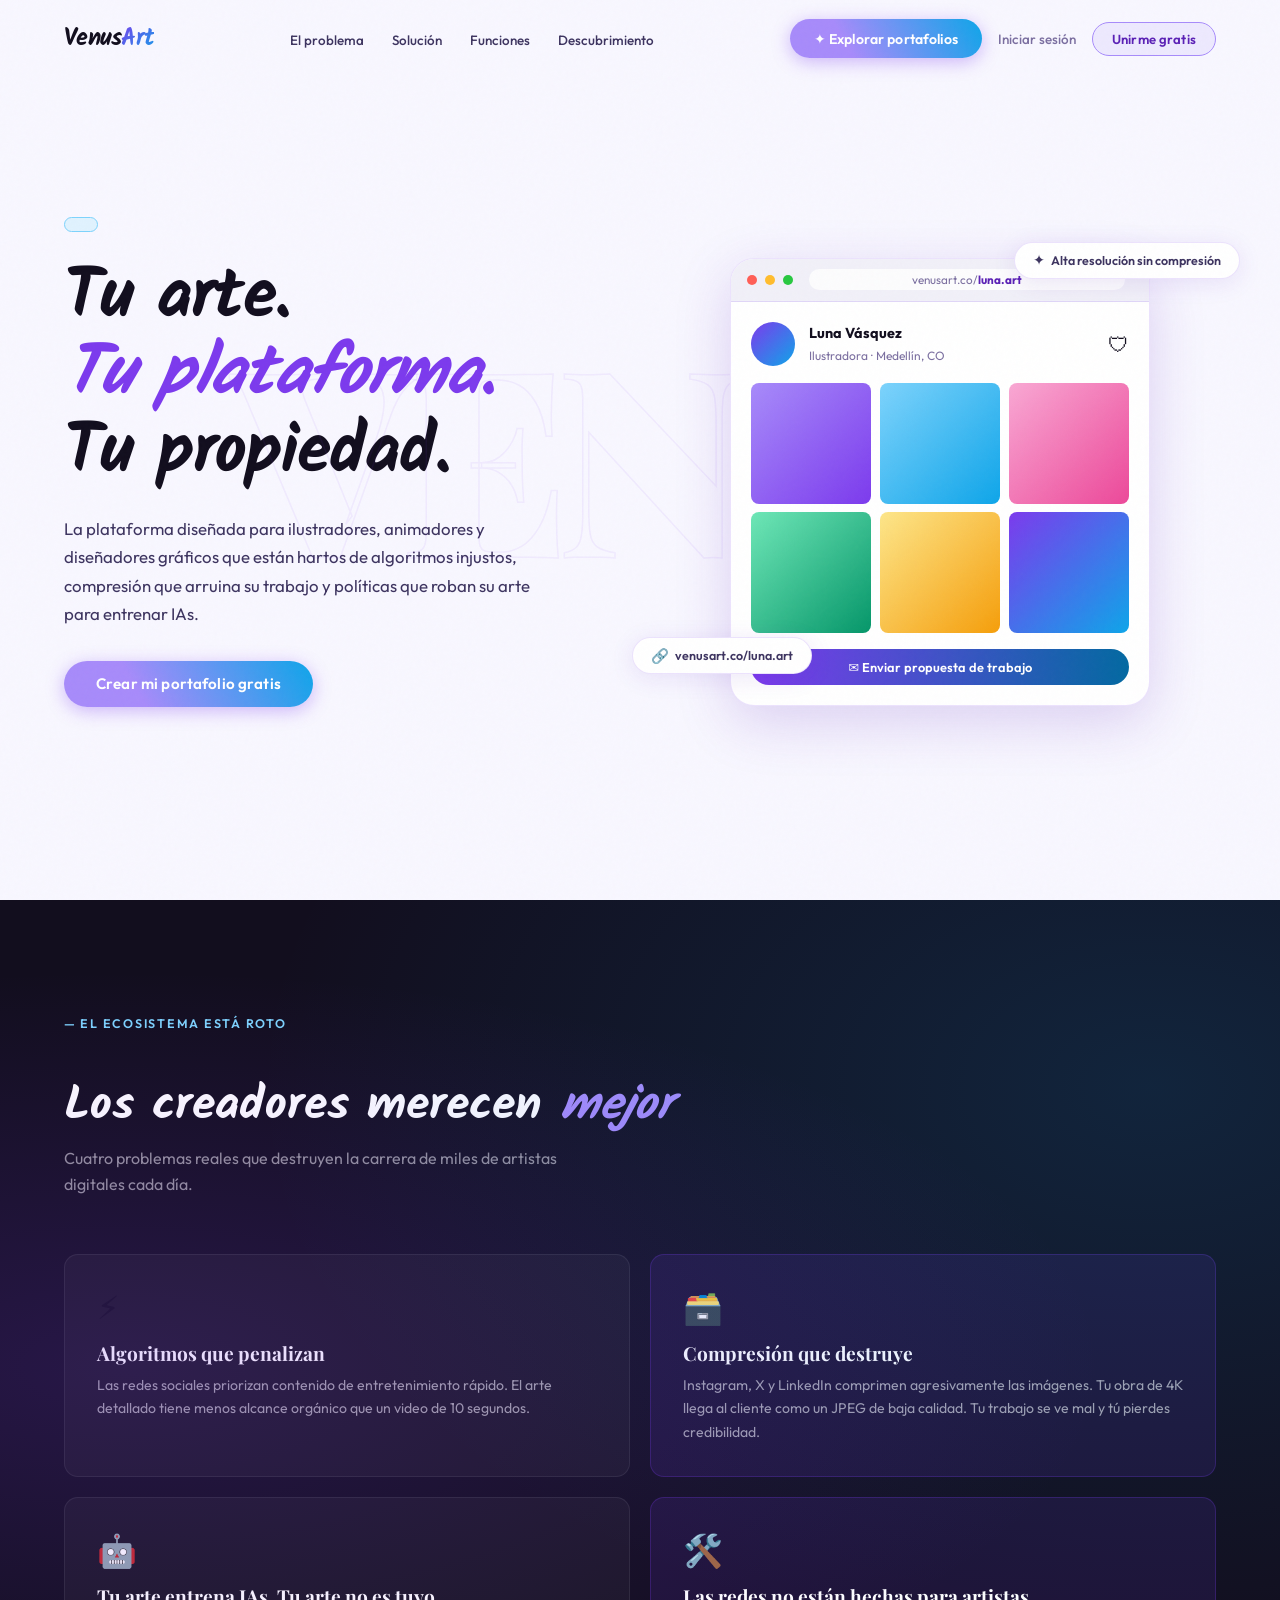
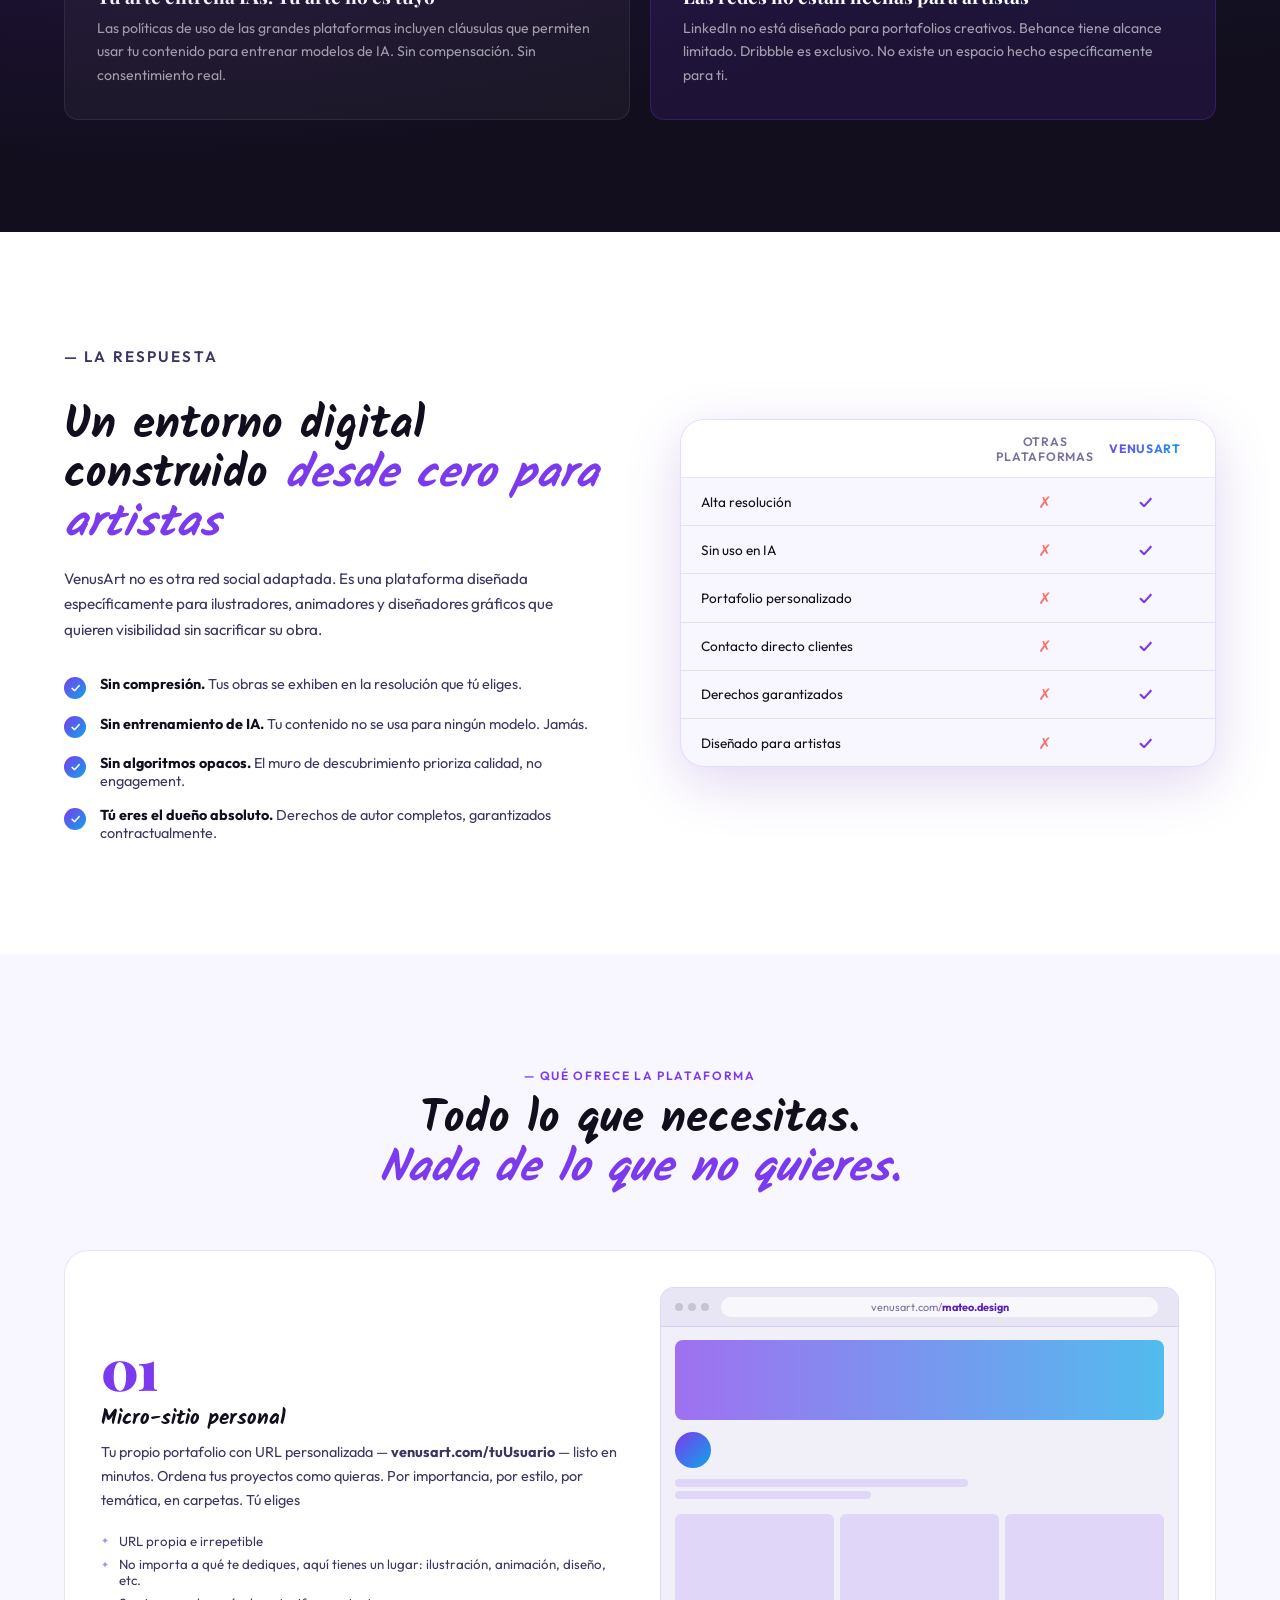
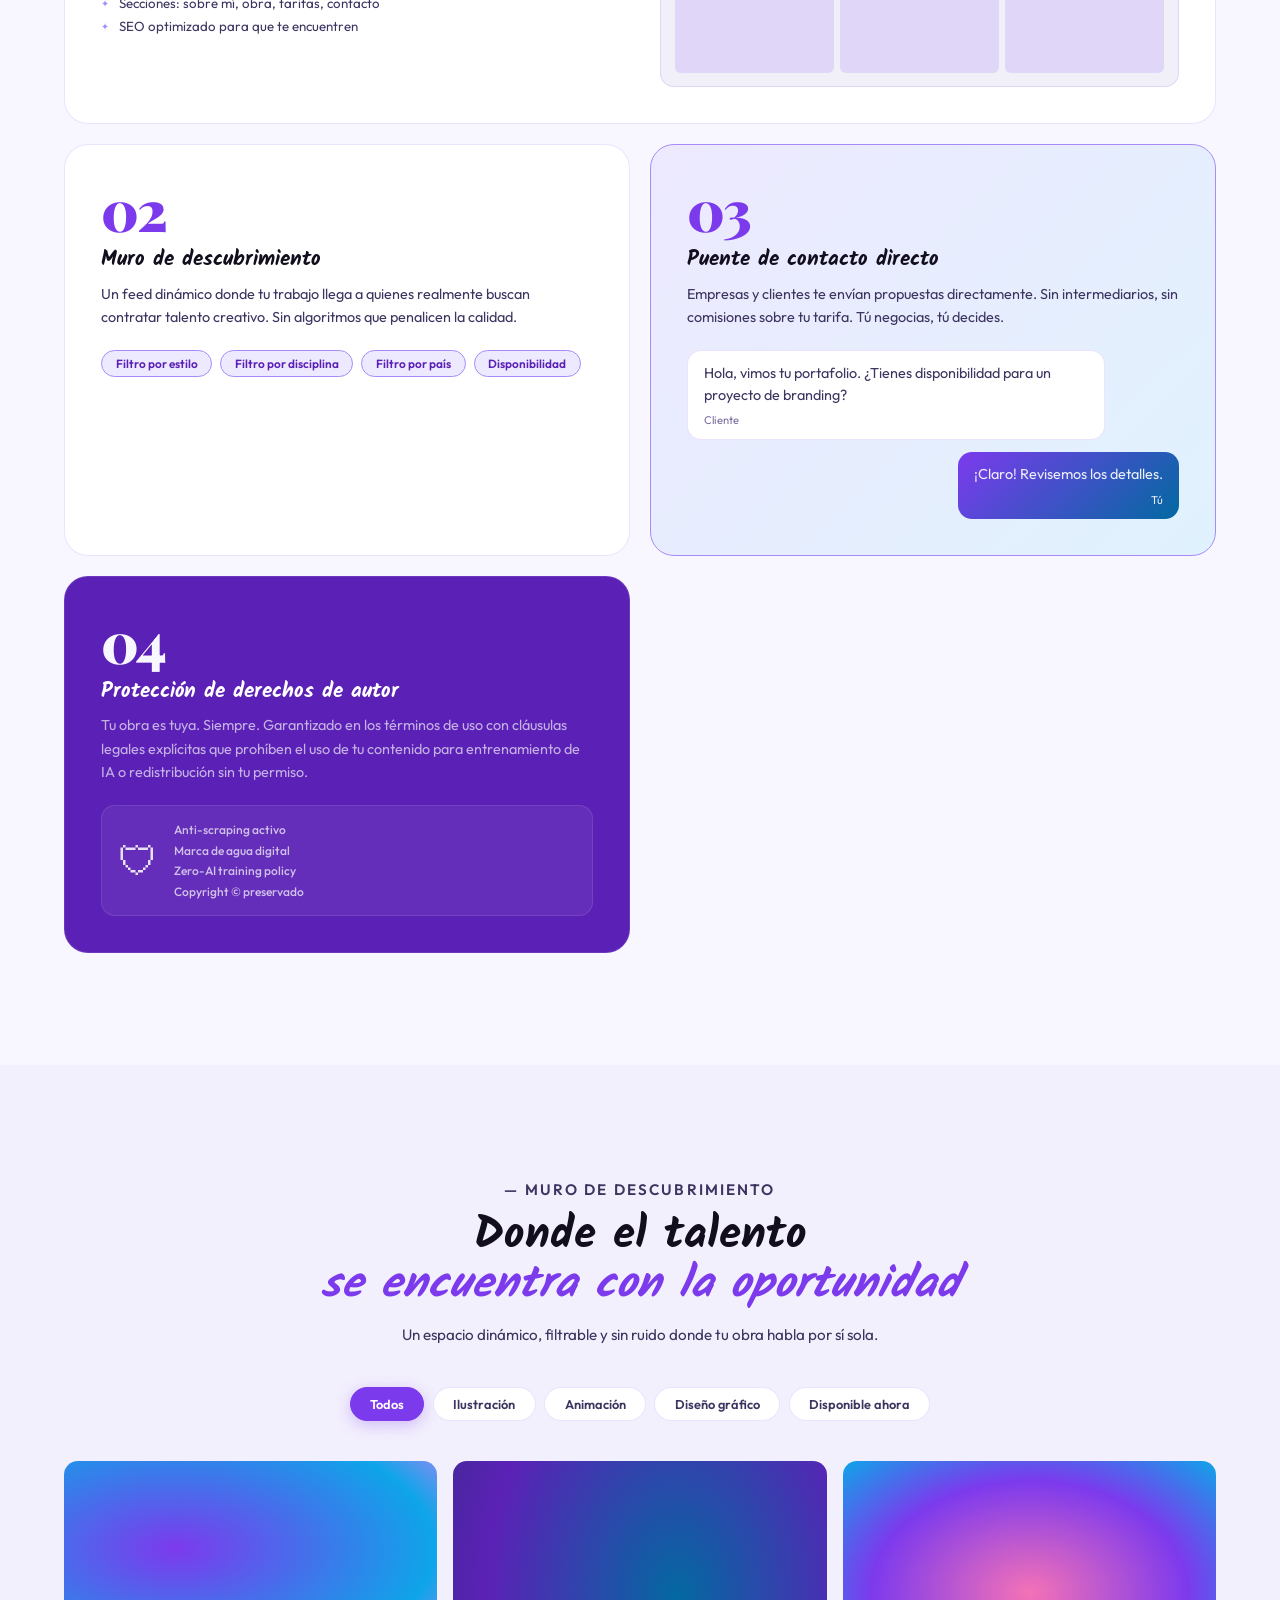
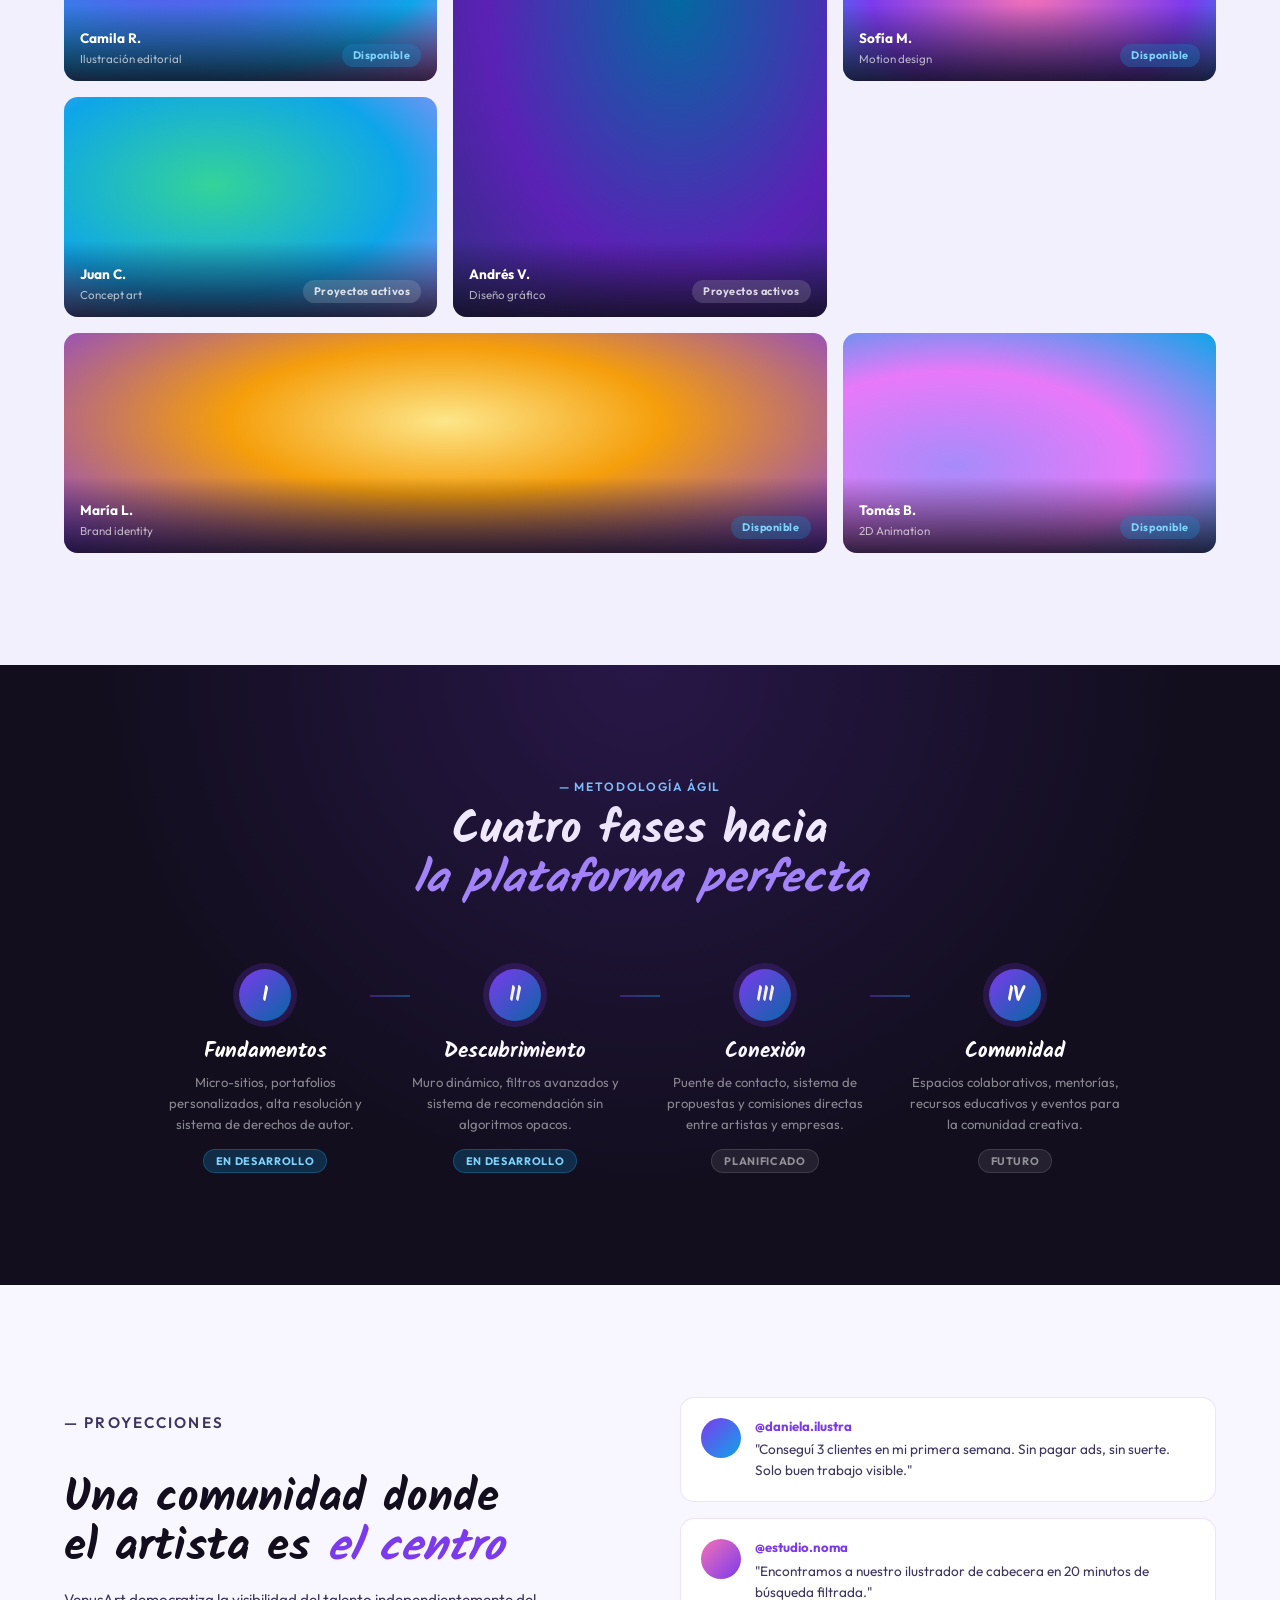
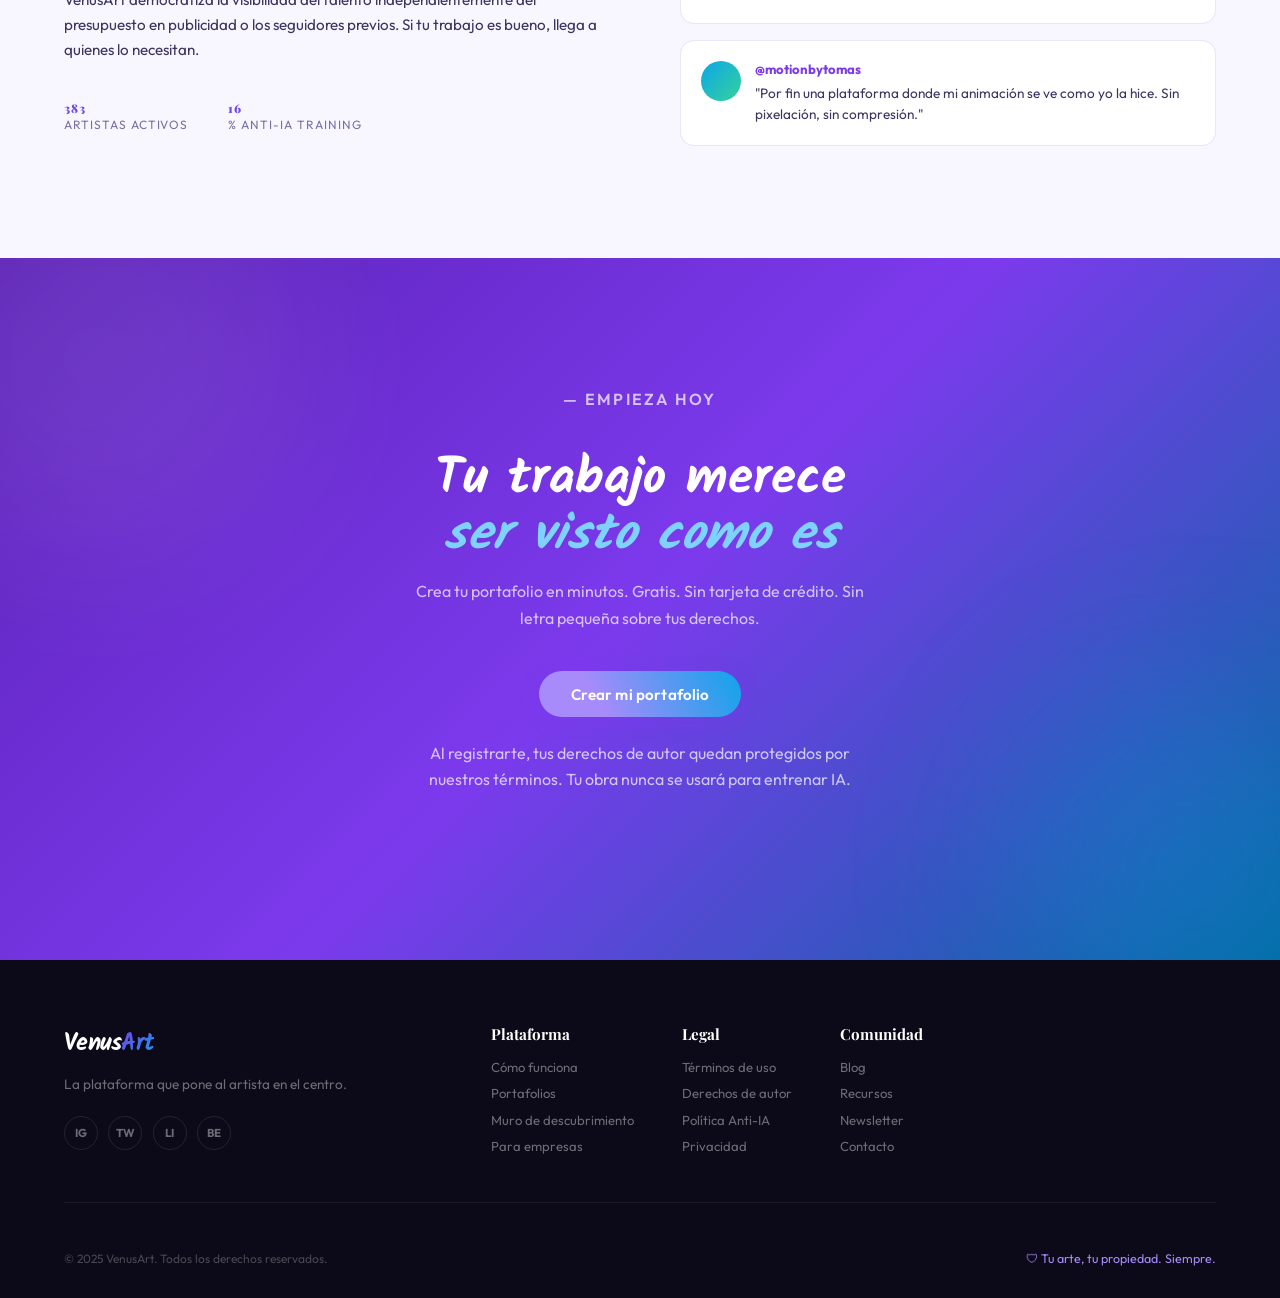
==== commit b4e48b8f: "Añadir registro y cambios pequeños" ====
--- a/explore.html
+++ b/explore.html
@@ -24,7 +24,7 @@
 
     <!-- ══════════ NAV ══════════ -->
     <nav class="nav" id="nav">
-        <a href="#" class="nav__logo">
+        <a href="index.html" class="nav__logo">
             Venus<span class="logo-v">Art</span>
         </a>
 
@@ -37,8 +37,8 @@
 
         <div class="nav__actions">
             <a href="index.html" class="btn btn--primary btn--explore-nav">✦ Explorar portafolios</a>
-            <a href="#" class="nav__login">Iniciar sesión</a>
-            <a href="#" class="btn btn--nav">Unirme gratis</a>
+            <a href="registro.html" class="nav__login">Iniciar sesión</a>
+            <a href="registro.html" class="btn btn--nav">Unirme gratis</a>
         </div>
 
         <button class="nav__burger" id="burger" aria-label="Menú">
@@ -56,7 +56,7 @@
             <a href="#muro" class="m-link">Descubrimiento</a>
             <a href="#comunidad" class="m-link">Comunidad</a>
         </nav>
-        <a href="#" class="btn btn--primary" style="margin-top:2rem">Unirme gratis</a>
+        <a href="registro.html" class="btn btn--primary" style="margin-top:2rem">Unirme gratis</a>
         <a href="index.html" class="btn btn--primary btn--explore-nav" style="margin-top:2rem">✦ Explorar portafolios</a>
     </div>
 
@@ -80,7 +80,7 @@
             </p>
 
             <div class="hero__ctas reveal">
-                <a href="#" class="btn btn--primary btn--lg">Crear mi portafolio gratis</a>
+                <a href="registro.html" class="btn btn--primary btn--lg">Crear mi portafolio gratis</a>
                 
             </div>
 
@@ -535,7 +535,7 @@
             <h2>Tu trabajo merece<br /><em>ser visto como es</em></h2>
             <p>Crea tu portafolio en minutos. Gratis. Sin tarjeta de crédito. Sin letra pequeña sobre tus derechos.</p>
             <div class="cta-final__actions">
-                <a href="#" class="btn btn--primary btn--lg">Crear mi portafolio</a>
+                <a href="registro.html" class="btn btn--primary btn--lg">Crear mi portafolio</a>
             </div>
             <p class="cta-final__legal">Al registrarte, tus derechos de autor quedan protegidos por nuestros términos.
                 Tu obra nunca se usará para entrenar IA.</p>
@@ -546,7 +546,7 @@
     <footer class="footer">
         <div class="footer__top">
             <div class="footer__brand">
-                <a href="#" class="nav__logo"><span class="logo-v">V</span>enusArt</a>
+                <a href="index.html" class="nav__logo">Venus<span class="logo-v">Art</span></a>
                 <p>La plataforma que pone al artista en el centro.</p>
                 <div class="footer__social">
                     <a href="#" aria-label="Instagram">IG</a>
